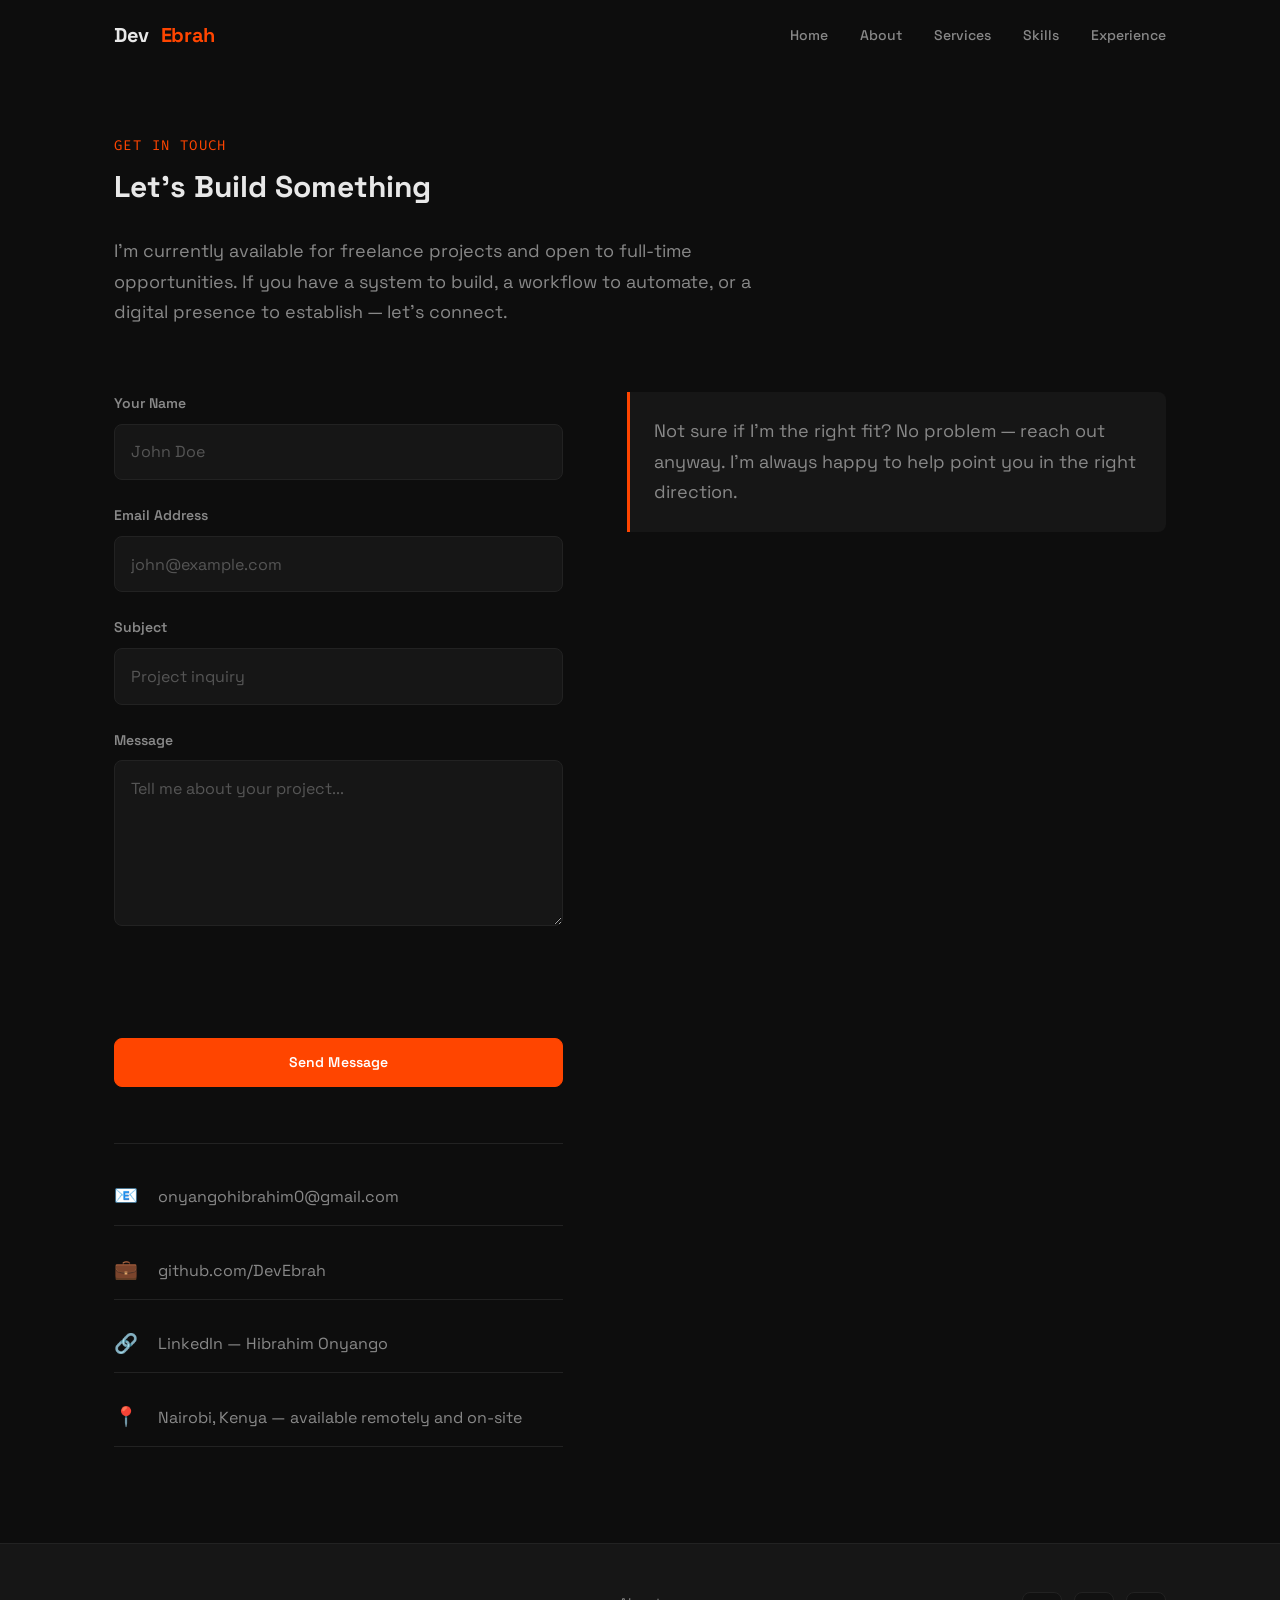
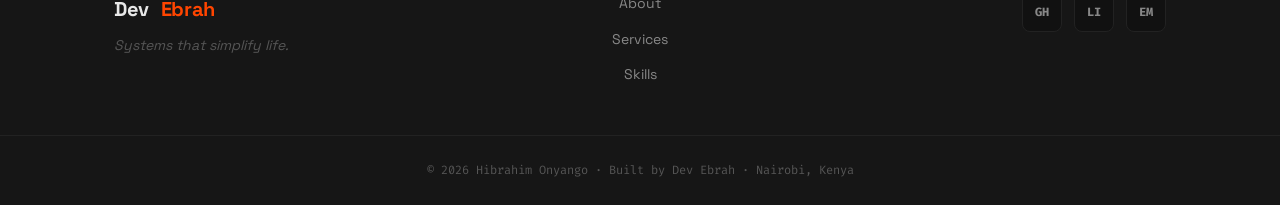
==== Contact.html @ 01a7b754 "Fine tuning the contact page" ====
<!DOCTYPE html>
<html lang="en">

<head>
    <meta charset="UTF-8" />
    <meta name="viewport" content="width=device-width, initial-scale=1.0" />
    <meta name="description"
        content="Dev Ebrah — Full-Stack Developer & Systems Engineer based in Nairobi, Kenya. Building systems that simplify life." />
    <meta name="google-site-verification" content="SqQlM_ebqM_9GfsEWXA8IThtnBOW8oZH_3mvosHtm84" />

    <!-- Primary SEO -->
    <meta name="keywords"
        content="Dev Ebrah, Full Stack Developer Nairobi, Systems Engineer Kenya, Web Developer Nairobi, Freelance Developer Kenya, Hibrahim Onyango" />
    <meta name="author" content="Hibrahim Onyango" />
    <meta name="robots" content="index, follow" />

    <!-- Open Graph -->
    <meta property="og:title" content="Contact Dev Ebrah | Full-Stack Developer & Systems Engineer" />
    <meta property="og:description"
        content="Get in touch with Dev Ebrah — available for freelance projects and full-time opportunities." />
    <meta property="og:url" content="https://devebrah.github.io/my_portfolio/contact.html" />
    <meta property="og:type" content="website" />

    <!-- Twitter Card -->
    <meta name="twitter:card" content="summary_large_image" />
    <meta name="twitter:title" content="Contact Dev Ebrah" />
    <meta name="twitter:description" content="Get in touch — available for freelance and full-time opportunities." />

    <title>Dev Ebrah | Full-Stack Developer, Network & Systems Administrator</title>

    <!-- Favicon — replace with your actual logo file -->
    <!-- <link rel="icon" type="image/png" href="assets/logo.png" />
  <link rel="apple-touch-icon" href="assets/logo.png" /> -->

    <!-- Google Fonts -->
    <link rel="preconnect" href="https://fonts.googleapis.com" />
    <link rel="preconnect" href="https://fonts.gstatic.com" crossorigin />
    <link
        href="https://fonts.googleapis.com/css2?family=Space+Grotesk:wght@300;400;500;600;700&family=Fira+Code:wght@400;500&display=swap"
        rel="stylesheet" />

    <link rel="stylesheet" href="https://cdnjs.cloudflare.com/ajax/libs/font-awesome/6.5.0/css/all.min.css" />

    <!-- CSS -->
    <link rel="stylesheet" href="css/reset.css" />
    <link rel="stylesheet" href="css/variables.css" />
    <link rel="stylesheet" href="css/layout.css" />
    <link rel="stylesheet" href="css/animations.css" />
    <link rel="stylesheet" href="css/components.css" />
    <link rel="stylesheet" href="css/sections.css" />
    <link rel="stylesheet" href="css/responsive.css" />
</head>

<body>

    <!-- ========== NAVIGATION ========== -->
    <nav class="nav" id="nav">
        <div class="nav__inner container">
            <a href="index.html" class="nav__logo">
                <!-- Logo image — remove the text below if you want image only -->
                <!-- <img src="assets/logo.png" alt="Dev Ebrah Logo" class="nav__logo-img" /> -->
                <!-- Text logo — remove this if you want image only -->
                Dev<span class="accent">Ebrah</span>
            </a>
            <ul class="nav__links">
                <li><a href="index.html">Home</a></li>
                <li><a href="index.html#about">About</a></li>
                <li><a href="index.html#services">Services</a></li>
                <li><a href="index.html#skills">Skills</a></li>
                <!-- <li><a href="index.html#projects">Projects</a></li> -->
                <li><a href="index.html#experience">Experience</a></li>
            </ul>
            <button class="nav__toggle" id="navToggle" aria-label="Toggle menu">
                <span></span><span></span><span></span>
            </button>
        </div>
    </nav>

    <!-- ========== CONTACT ========== -->
    <section class="section contact" id="contact" style="padding-top: calc(var(--nav-height) + var(--space-16));">
        <div class="container">
            <div class="section__header">
                <p class="section__eyebrow">Get In Touch</p>
                <h2 class="section__title">Let's Build Something</h2>
                <p class="section__desc">
                    I'm currently available for freelance projects and open to full-time opportunities.
                    If you have a system to build, a workflow to automate, or a digital presence to establish — let's
                    connect.
                </p>
            </div>
            <div class="contact__grid">

                <form class="contact__form" id="contactForm" action="https://api.web3forms.com/submit" method="POST">
                    <input type="hidden" name="access_key" value="135e5343-515e-4d65-9bc4-d764f9ca27cb" />
                    <input type="hidden" name="subject" value="New Portfolio Contact Message" />
                    <input type="hidden" name="redirect" value="false" />
                    <input type="hidden" name="botcheck" class="hidden" style="display:none;" />
                    <div class="form-group">
                        <label for="name">Your Name</label>
                        <input type="text" id="name" name="name" placeholder="John Doe" required />
                    </div>
                    <div class="form-group">
                        <label for="email">Email Address</label>
                        <input type="email" id="email" name="email" placeholder="john@example.com" required />
                    </div>
                    <div class="form-group">
                        <label for="subject">Subject</label>
                        <input type="text" id="subject" name="subject" placeholder="Project inquiry" />
                    </div>
                    <div class="form-group">
                        <label for="message">Message</label>
                        <textarea id="message" name="message" rows="5" placeholder="Tell me about your project..."
                            required></textarea>
                    </div>
                    <div style="display: flex; justify-content: center; margin-block: 1rem;">
                        <div class="h-captcha" data-captcha="true"></div>
                    </div>
                    <button type="submit" class="btn btn--primary btn--full">Send Message</button>

                    <!-- Contact details sit below the button inside the form column -->
                    <div class="contact__details"
                        style="margin-top: var(--space-8); padding-top: var(--space-6); border-top: 1px solid var(--color-border);">
                        <a href="mailto:onyangohibrahim0@gmail.com" class="contact__item">
                            <span class="contact__item-icon">📧</span>
                            <span>onyangohibrahim0@gmail.com</span>
                        </a>
                        <a href="https://github.com/DevEbrah" target="_blank" rel="noopener" class="contact__item">
                            <span class="contact__item-icon">💼</span>
                            <span>github.com/DevEbrah</span>
                        </a>
                        <a href="https://www.linkedin.com/in/hibrahim-onyango-a076531a8" target="_blank" rel="noopener"
                            class="contact__item">
                            <span class="contact__item-icon">🔗</span>
                            <span>LinkedIn — Hibrahim Onyango</span>
                        </a>
                        <div class="contact__item">
                            <span class="contact__item-icon">📍</span>
                            <span>Nairobi, Kenya — available remotely and on-site</span>
                        </div>
                    </div>
                </form>

                <div class="contact__info">
                    <p class="contact__note">
                        Not sure if I'm the right fit? No problem — reach out anyway. I'm always happy to help point you
                        in the
                        right direction.
                    </p>
                </div>

            </div>
        </div>
    </section>

    <!-- ========== FOOTER ========== -->
    <footer class="footer">
        <div class="container footer__inner">
            <div class="footer__left">
                <a href="index.html" class="nav__logo">Dev<span class="accent">Ebrah</span></a>
                <p class="footer__tagline">Systems that simplify life.</p>
            </div>
            <nav class="footer__nav">
                <a href="index.html#about">About</a>
                <a href="index.html#services">Services</a>
                <a href="index.html#skills">Skills</a>
            </nav>
            <div class="footer__social">
                <a href="https://github.com/DevEbrah" target="_blank" rel="noopener" aria-label="GitHub">GH</a>
                <a href="https://www.linkedin.com/in/hibrahim-onyango-a076531a8" target="_blank" rel="noopener"
                    aria-label="LinkedIn">LI</a>
                <a href="mailto:onyangohibrahim0@gmail.com" aria-label="Email">EM</a>
            </div>
        </div>
        <div class="footer__bottom">
            <p>© 2026 Hibrahim Onyango · Built by Dev Ebrah · Nairobi, Kenya</p>
        </div>
    </footer>

    <!-- hCaptcha + JS -->
    <script src="https://web3forms.com/client/script.js" async defer></script>
    <script src="js/main.js"></script>

</body>

</html>
---- css/variables.css ----
/* ============================================
   VARIABLES — portfolio/css/variables.css
   Edit these to retheme the entire site.
   ============================================ */

:root {

  /* ---- Colors ---- */
  --color-bg:          #0d0d0d;       /* near-black background */
  --color-bg-2:        #111111;       /* slightly lighter surface */
  --color-bg-3:        #161616;       /* card backgrounds */
  --color-border:      #222222;       /* subtle borders */

  --color-text:        #e8e8e8;       /* primary text */
  --color-text-muted:  #888888;       /* secondary / muted text */
  --color-text-dim:    #555555;       /* very muted labels */

  --color-accent:      #FF4500;       /* electric orange — primary accent */
  --color-accent-soft: rgba(255, 69, 0, 0.12); /* accent glow/bg tint */
  --color-accent-hover:#FF6B35;       /* slightly lighter on hover */

  --color-green:       #22c55e;       /* available / success */
  --color-green-hover: #046126;       /* hover state for green elements */
  --color-white:       #ffffff;

  /* ---- Typography ---- */
  --font-display: 'Space Grotesk', sans-serif;  /* headings, UI */
  --font-mono:    'Fira Code', monospace;        /* code blocks, hero card */

  --text-xs:    0.75rem;    /* 12px */
  --text-sm:    0.875rem;   /* 14px */
  --text-base:  1rem;       /* 16px */
  --text-lg:    1.125rem;   /* 18px */
  --text-xl:    1.25rem;    /* 20px */
  --text-2xl:   1.5rem;     /* 24px */
  --text-3xl:   1.875rem;   /* 30px */
  --text-4xl:   2.25rem;    /* 36px */
  --text-5xl:   3rem;       /* 48px */
  --text-6xl:   3.75rem;    /* 60px */
  --text-7xl:   4.5rem;     /* 72px */

  /* ---- Spacing ---- */
  --space-1:   0.25rem;
  --space-2:   0.5rem;
  --space-3:   0.75rem;
  --space-4:   1rem;
  --space-6:   1.5rem;
  --space-8:   2rem;
  --space-10:  2.5rem;
  --space-12:  3rem;
  --space-16:  4rem;
  --space-20:  5rem;
  --space-24:  6rem;
  --space-32:  8rem;

  /* ---- Borders ---- */
  --radius-sm:  4px;
  --radius-md:  8px;
  --radius-lg:  12px;
  --radius-xl:  16px;
  --radius-full: 9999px;

  /* ---- Shadows ---- */
  --shadow-sm:  0 1px 3px rgba(0,0,0,0.4);
  --shadow-md:  0 4px 16px rgba(0,0,0,0.5);
  --shadow-lg:  0 8px 32px rgba(0,0,0,0.6);
  --shadow-accent: 0 0 24px rgba(255, 69, 0, 0.2);

  /* ---- Transitions ---- */
  --transition-fast:   150ms ease;
  --transition-base:   250ms ease;
  --transition-slow:   400ms ease;

  /* ---- Layout ---- */
  --container-max:  1100px;
  --nav-height:     70px;
  --section-py:     var(--space-24);
}
---- css/layout.css ----
/* ============================================
   LAYOUT — portfolio/css/layout.css
   ============================================ */

body {
  font-family: var(--font-display);
  background-color: var(--color-bg);
  color: var(--color-text);
  line-height: 1.7;
  font-size: var(--text-base);
}

.container {
  width: 100%;
  max-width: var(--container-max);
  margin-inline: auto;
  padding-inline: var(--space-6);
}

/* ---- Sections ---- */
.section {
  padding-block: var(--section-py);
}

.section__header {
  margin-bottom: var(--space-16);
  max-width: 640px;
}

.section__eyebrow {
  font-family: var(--font-mono);
  font-size: var(--text-sm);
  color: var(--color-accent);
  letter-spacing: 0.1em;
  text-transform: uppercase;
  margin-bottom: var(--space-3);
  animation: textPulse 3s ease-in-out infinite;
}

.section__title {
  font-size: var(--text-4xl);
  font-weight: 700;
  line-height: 1.15;
  margin-bottom: var(--space-4);
  color: var(--color-white);
}

.section__desc {
  font-size: var(--text-lg);
  color: var(--color-text-muted);
  line-height: 1.7;
}

/* ---- Navigation ---- */
.nav {
  position: fixed;
  top: 0;
  left: 0;
  right: 0;
  z-index: 100;
  height: var(--nav-height);
  border-bottom: 1px solid transparent;
  transition: background var(--transition-base), border-color var(--transition-base);
}

.nav.scrolled {
  background: rgba(255, 69, 0, 0.10);
  -webkit-backdrop-filter: blur(12px);
  backdrop-filter: blur(12px);
  border-bottom: 1px solid rgba(255, 69, 0, 0.35);
  border-color: rgba(255, 69, 0, 0.35);
}

.nav__inner {
  height: 100%;
  display: flex;
  align-items: center;
  justify-content: space-between;
}

.nav__logo {
  font-size: var(--text-xl);
  font-weight: 700;
  letter-spacing: -0.02em;
}

.nav__logo {
  display: flex;
  align-items: center;
  gap: var(--space-3);
}

.nav__logo-img {
  width: 36px;      /* adjust to fit your logo */
  height: 36px;
  object-fit: contain;
  transition: opacity var(--transition-fast);
}

.nav__logo:hover .nav__logo-img {
  opacity: 0.8;
}

.nav__links {
  display: flex;
  align-items: center;
  gap: var(--space-8);
}

.nav__links a {
  font-size: var(--text-sm);
  font-weight: 500;
  color: var(--color-text-muted);
  transition: color var(--transition-fast);
}

.nav__links a:hover {
  color: var(--color-text);
}

.nav__toggle {
  display: none;
  flex-direction: column;
  gap: 5px;
  padding: var(--space-2);
}

.nav__toggle span {
  display: block;
  width: 24px;
  height: 2px;
  background: var(--color-text);
  border-radius: var(--radius-full);
  transition: transform var(--transition-base), opacity var(--transition-base);
}

/* ---- Utility ---- */
.accent {
  color: var(--color-accent);
}

.green {
  color: var(--color-green);
}

.text-muted {
  color: var(--color-text-muted);
}

/* ---- CUSTOM SCROLLBAR ---- */
::-webkit-scrollbar {
  width: 6px;
}

::-webkit-scrollbar-track {
  background: var(--color-bg);
}

::-webkit-scrollbar-thumb {
  background: linear-gradient(
    to bottom,
    transparent,
    var(--color-accent),
    var(--color-accent)
  );
  border-radius: var(--radius-full);
  box-shadow: 
    0 0 6px var(--color-accent),
    0 0 12px var(--color-accent),
    0 0 20px rgba(255, 69, 0, 0.4);
  transition: box-shadow 0.3s ease;
}

::-webkit-scrollbar-thumb:hover {
  background: linear-gradient(
    to bottom,
    transparent,
    var(--color-accent-hover),
    var(--color-accent-hover)
  );
  box-shadow: 
    0 0 8px var(--color-accent),
    0 0 16px var(--color-accent),
    0 0 30px rgba(255, 69, 0, 0.6),
    0 0 40px rgba(255, 69, 0, 0.3);
}
---- css/animations.css ----
/* ============================================
   ANIMATIONS — portfolio/css/animations.css
   ============================================ */

/* ---- Keyframes ---- */
@keyframes scrollPulse {
  0%, 100% { opacity: 0.3; transform: scaleY(1); }
  50%       { opacity: 1;   transform: scaleY(1.15); }
}

@keyframes fadeInUp {
  from {
    opacity: 0;
    transform: translateY(24px);
  }
  to {
    opacity: 1;
    transform: translateY(0);
  }
}

@keyframes fadeIn {
  from { opacity: 0; }
  to   { opacity: 1; }
}

@keyframes accentPulse {
  0%, 100% { box-shadow: 0 0 12px rgba(255, 69, 0, 0.1); }
  50%       { box-shadow: 0 0 28px rgba(255, 69, 0, 0.3); }
}

@keyframes greenPulse {
  0%, 100% { box-shadow: 0 0 8px rgba(34, 197, 94, 0.2); }
  50%       { box-shadow: 0 0 20px rgba(34, 197, 94, 0.5); }
}

@keyframes textPulse {
  0%, 100% { text-shadow: 0 0 8px rgba(255, 69, 0, 0.3); }
  50%       { text-shadow: 0 0 16px rgba(255, 69, 0, 0.7); }
}

@keyframes whitePulse {
  0%, 100% { box-shadow: 0 0 8px rgba(255, 255, 255, 0.1); }
  50%       { box-shadow: 0 0 24px rgba(255, 255, 255, 0.35); }
}

/* ---- Scroll-triggered reveal ---- */
.reveal {
  opacity: 0;
  transform: translateY(24px);
  transition: opacity 0.6s ease, transform 0.6s ease;
}

.reveal.visible {
  opacity: 1;
  transform: translateY(0);
}

/* Stagger children inside a reveal parent */
.reveal-stagger > * {
  opacity: 0;
  transform: translateY(20px);
  transition: opacity 0.5s ease, transform 0.5s ease;
}

.reveal-stagger.visible > *:nth-child(1) { transition-delay: 0ms;   opacity: 1; transform: translateY(0); }
.reveal-stagger.visible > *:nth-child(2) { transition-delay: 80ms;  opacity: 1; transform: translateY(0); }
.reveal-stagger.visible > *:nth-child(3) { transition-delay: 160ms; opacity: 1; transform: translateY(0); }
.reveal-stagger.visible > *:nth-child(4) { transition-delay: 240ms; opacity: 1; transform: translateY(0); }

/* ---- Hero entrance ---- */
.hero__content > * {
  animation: fadeInUp 0.7s ease both;
}

.hero__eyebrow   { animation-delay: 0.1s; }
.hero__headline  { animation-delay: 0.2s; }
.hero__sub       { animation-delay: 0.35s; }
.hero__cta       { animation-delay: 0.5s; }
.hero__availability { animation-delay: 0.6s; }

.hero__visual {
  animation: fadeIn 0.8s ease 0.4s both;
}

/* ---- Hero card accent pulse ---- */
.hero__card {
  animation:greenPulse 3s ease-in-out infinite;
}

/* ---- Reduced motion ---- */
@media (prefers-reduced-motion: reduce) {
  *, *::before, *::after {
    animation-duration: 0.01ms !important;
    animation-iteration-count: 1 !important;
    transition-duration: 0.01ms !important;
  }

  .reveal, .reveal-stagger > * {
    opacity: 1;
    transform: none;
  }
}
---- css/components.css ----
/* ============================================
   COMPONENTS — portfolio/css/components.css
   ============================================ */

/* ---- Buttons ---- */
.btn {
  display: inline-flex;
  align-items: center;
  justify-content: center;
  gap: var(--space-2);
  padding: 0.75rem 1.75rem;
  border-radius: var(--radius-md);
  font-size: var(--text-sm);
  font-weight: 600;
  letter-spacing: 0.01em;
  transition: all var(--transition-base);
  white-space: nowrap;
}

.btn--primary {
  background: var(--color-accent);
  color: var(--color-white);
  border: 1px solid var(--color-accent);
  animation: accentPulse 3s ease-in-out infinite;

}

.btn--primary:hover {
  background: var(--color-accent-soft);
  border-color: var(--color-accent-hover);
  transform: translateY(-2px);
  box-shadow: var(--shadow-accent);
}

.btn--outline {
  background: transparent;
  color: var(--color-text);
  border: 1px solid var(--color-border);
}

.btn--outline:hover {
  border-color: var(--color-accent);
  color: var(--color-accent);
  transform: translateY(-2px);
}

.btn--nav {
  background: var(--color-accent-soft);
  color: var(--color-accent);
  border: 1px solid var(--color-accent);
  padding: 0.5rem 1.25rem;
}

.btn--nav:hover {
  background: var(--color-accent);
  color: var(--color-white);
}

.btn--full {
  width: 100%;
}

/* ---- Badges ---- */
.badge {
  display: inline-flex;
  align-items: center;
  gap: var(--space-2);
  padding: 0.35rem 0.85rem;
  border-radius: var(--radius-full);
  font-size: var(--text-xs);
  font-weight: 600;
  letter-spacing: 0.05em;
}

.badge--available {
  background: rgba(34, 197, 94, 0.12);
  color: var(--color-green);
  border: 1px solid rgba(34, 197, 94, 0.3);
  animation: greenPulse 3s ease-in-out infinite;
}

/* ---- Service Cards ---- */
.service-card {
  background: var(--color-bg-3);
  border: 1px solid var(--color-border);
  border-radius: var(--radius-lg);
  padding: var(--space-8);
  transition: border-color var(--transition-base), transform var(--transition-base);
}

.service-card:hover {
  border-color: var(--color-accent);
  transform: translateY(-4px);
  animation: whitePulse 3s ease-in-out infinite;
}

.service-card__icon {
  font-size: 2rem;
  margin-bottom: var(--space-4);
}

.service-card__title {
  font-size: var(--text-xl);
  font-weight: 700;
  color: var(--color-white);
  margin-bottom: var(--space-3);
}

.service-card__desc {
  color: var(--color-text-muted);
  font-size: var(--text-base);
  line-height: 1.7;
  margin-bottom: var(--space-4);
}

.service-card__for {
  font-size: var(--text-sm);
  color: var(--color-text-dim);
  font-style: italic;
  padding-top: var(--space-4);
  border-top: 1px solid var(--color-border);
}

/* ---- Skill Tags ---- */
.skill-tag {
  display: inline-flex;
  align-items: center;
  padding: 0.4rem 1rem;
  background: var(--color-bg-3);
  border: 1px solid var(--color-border);
  border-radius: var(--radius-full);
  font-size: var(--text-sm);
  font-family: var(--font-mono);
  color: var(--color-text-muted);
  transition: all var(--transition-fast);
}

.skill-tag:hover {
  border-color: var(--color-accent);
  color: var(--color-accent);
  background: var(--color-accent-soft);
}

.skill-tag--learning {
  border-color: rgba(255, 69, 0, 0.3);
  color: var(--color-accent);
  background: var(--color-accent-soft);
}

/* ---- Project Cards ---- */
.project-card {
  background: var(--color-bg-3);
  border: 1px solid var(--color-border);
  border-radius: var(--radius-lg);
  padding: var(--space-8);
  transition: border-color var(--transition-base), transform var(--transition-base);
  display: flex;
  flex-direction: column;
  gap: var(--space-4);
}

.project-card:hover {
  border-color: var(--color-accent);
  transform: translateY(-4px);
  box-shadow: var(--shadow-accent);
  animation: whitePulse 3s ease-in-out infinite;
}

.project-card__header {
  display: flex;
  align-items: center;
  justify-content: space-between;
}

.project-card__type {
  font-family: var(--font-mono);
  font-size: var(--text-xs);
  color: var(--color-accent);
  background: var(--color-accent-soft);
  border: 1px solid rgba(255, 69, 0, 0.25);
  padding: 0.25rem 0.75rem;
  border-radius: var(--radius-full);
  text-transform: uppercase;
  letter-spacing: 0.05em;
}

.project-card__links a {
  font-size: var(--text-sm);
  color: var(--color-text-muted);
  transition: color var(--transition-fast);
}

.project-card__links a:hover {
  color: var(--color-accent);
}

.project-card__title {
  font-size: var(--text-xl);
  font-weight: 700;
  color: var(--color-white);
}

.project-card__desc {
  color: var(--color-text-muted);
  font-size: var(--text-base);
  line-height: 1.7;
}

.project-card__proof {
  font-size: var(--text-sm);
  color: var(--color-text-dim);
}

.project-card__tags {
  display: flex;
  flex-wrap: wrap;
  gap: var(--space-2);
  margin-top: auto;
}

.project-card__tags span {
  font-family: var(--font-mono);
  font-size: var(--text-xs);
  color: var(--color-text-dim);
  background: var(--color-bg-2);
  padding: 0.2rem 0.6rem;
  border-radius: var(--radius-sm);
}

/* ---- Timeline ---- */
.timeline {
  position: relative;
  padding-left: var(--space-8);
}

.timeline::before {
  content: '';
  position: absolute;
  left: 0;
  top: 8px;
  bottom: 0;
  width: 1px;
  background: var(--color-border);
}

.timeline__item {
  position: relative;
  padding-bottom: var(--space-12);
}

.timeline__item:last-child {
  padding-bottom: 0;
}

.timeline__dot {
  position: absolute;
  left: calc(-1 * var(--space-8) - 5px);
  top: 8px;
  width: 11px;
  height: 11px;
  border-radius: 50%;
  background: var(--color-accent);
  border: 2px solid var(--color-bg);
  box-shadow: 0 0 0 3px var(--color-accent-soft);
  animation: whitePulse 3s ease-in-out infinite;

}

.timeline__content {
  background: var(--color-bg-3);
  border: 1px solid var(--color-border);
  border-radius: var(--radius-lg);
  padding: var(--space-6) var(--space-8);
}

.timeline__meta {
  display: flex;
  align-items: center;
  justify-content: space-between;
  flex-wrap: wrap;
  gap: var(--space-2);
  margin-bottom: var(--space-3);
}

.timeline__role {
  font-size: var(--text-lg);
  font-weight: 700;
  color: var(--color-white);
}

.timeline__date {
  font-family: var(--font-mono);
  font-size: var(--text-xs);
  color: var(--color-accent);
  background: var(--color-accent-soft);
  padding: 0.2rem 0.6rem;
  border-radius: var(--radius-full);
}

.timeline__content p {
  color: var(--color-text-muted);
  line-height: 1.7;
}

/* ---- Contact Form ---- */
.contact__form {
  display: flex;
  flex-direction: column;
  gap: var(--space-6);
}

.form-group {
  display: flex;
  flex-direction: column;
  gap: var(--space-2);
}

.form-group label {
  font-size: var(--text-sm);
  font-weight: 600;
  color: var(--color-text-muted);
}

.form-group input,
.form-group textarea {
  background: var(--color-bg-3);
  border: 1px solid var(--color-border);
  border-radius: var(--radius-md);
  padding: 0.85rem 1rem;
  color: var(--color-text);
  font-size: var(--text-base);
  transition: border-color var(--transition-fast);
  resize: vertical;
}

.form-group input::placeholder,
.form-group textarea::placeholder {
  color: var(--color-text-dim);
}

.form-group input:focus,
.form-group textarea:focus {
  outline: none;
  border-color: var(--color-accent);
  box-shadow: 0 0 0 3px var(--color-accent-soft);
}

/* ---- About Facts ---- */
.about__facts {
  display: flex;
  flex-direction: column;
  gap: var(--space-3);
  margin-block: var(--space-6);
}

.fact {
  display: flex;
  align-items: flex-start;
  gap: var(--space-3);
  font-size: var(--text-sm);
  color: var(--color-text-muted);
}

.fact__icon {
  font-size: 1rem;
  flex-shrink: 0;
  margin-top: 2px;
}

.h-captcha {
  display: flex;
  justify-content: center;
  margin-block: 1rem;
}
---- css/sections.css ----
/* ============================================
   SECTIONS — portfolio/css/sections.css
   ============================================ */

/* ---- HERO ---- */
.hero {
  position: relative;
  min-height: 100vh;
  display: flex;
  align-items: center;
  padding-top: var(--nav-height);
  overflow: hidden;
}

.hero__bg-grid {
  position: absolute;
  inset: 0;
  background-image:
    linear-gradient(rgba(255, 69, 0, 0.03) 1px, transparent 1px),
    linear-gradient(90deg, rgba(255, 69, 0, 0.03) 1px, transparent 1px);
  background-size: 60px 60px;
  pointer-events: none;
}

.hero__inner {
  display: grid;
  grid-template-columns: 1fr 1fr;
  align-items: center;
  gap: var(--space-16);
  padding-block: var(--space-20);
}

.hero__eyebrow {
  font-family: var(--font-mono);
  font-size: var(--text-sm);
  color: var(--color-accent);
  letter-spacing: 0.1em;
  text-transform: uppercase;
  margin-bottom: var(--space-4);
}

.hero__headline {
  font-size: var(--text-4xl);
  font-weight: 700;
  line-height: 1.05;
  letter-spacing: -0.03em;
  margin-bottom: var(--space-6);
  color: var(--color-white);
}

.hero__sub {
  font-size: var(--text-lg);
  color: var(--color-text-muted);
  line-height: 1.7;
  margin-bottom: var(--space-8);
  max-width: 480px;
}

.hero__cta {
  display: flex;
  gap: var(--space-4);
  flex-wrap: wrap;
  margin-bottom: var(--space-6);
}

.hero__availability {
  display: flex;
  align-items: center;
  gap: var(--space-3);
  font-size: var(--text-sm);
  color: var(--color-text-muted);
}

/* Hero code card */
.hero__card {
  background: var(--color-bg-3);
  border: 1px solid var(--color-border);
  border-radius: var(--radius-xl);
  padding: var(--space-8);
  font-family: var(--font-mono);
  box-shadow: var(--shadow-lg), var(--shadow-accent);
}

.hero__card-line {
  display: flex;
  gap: var(--space-4);
  padding-block: var(--space-3);
  border-bottom: 1px solid var(--color-border);
  font-size: var(--text-sm);
  align-items: center;
}

.hero__card-line:last-child {
  border-bottom: none;
  padding-bottom: 0;
}

.hero__card-line:first-child {
  padding-top: 0;
}

.code-label {
  color: var(--color-text-dim);
  min-width: 80px;
}

.code-value {
  color: var(--color-text-muted);
}

/* Scroll hint */
.hero__scroll-hint {
  position: absolute;
  bottom: var(--space-8);
  left: 50%;
  transform: translateX(-50%);
  display: flex;
  flex-direction: column;
  align-items: center;
  gap: var(--space-2);
  font-size: var(--text-xs);
  font-family: var(--font-mono);
  color: var(--color-text-dim);
  letter-spacing: 0.1em;
  text-transform: uppercase;
}

.hero__scroll-line {
  width: 1px;
  height: 40px;
  background: linear-gradient(to bottom, var(--color-text-dim), transparent);
  animation: scrollPulse 2s ease-in-out infinite;
}

/* ---- ABOUT ---- */
.about {
  background: var(--color-bg-2);
}

.about__grid {
  display: grid;
  grid-template-columns: 280px 1fr;
  gap: var(--space-16);
  align-items: start;
}

.about__photo-wrap {
  position: sticky;
  top: calc(var(--nav-height) + var(--space-8));
}

.about__photo-placeholder {
  aspect-ratio: 1;
  background: var(--color-bg-3);
  border: 2px dashed var(--color-border);
  border-radius: var(--radius-xl);
  display: flex;
  align-items: center;
  justify-content: center;
  font-size: var(--text-sm);
  color: var(--color-text-dim);
  text-align: center;
  padding: var(--space-4);
}

.about__photo {
  width: 100%;
  object-fit: cover;
  object-position: center top;
  border-radius: var(--radius-xl);
  border: 2px solid var(--color-border);
  box-shadow: var(--shadow-md);
  transform: scale(1.08);
  /* zoom in — increase number for more zoom */
  transition: transform var(--transition-slow);
  overflow: hidden;
  animation: whitePulse 2s ease-in-out infinite;
}

.about__photo:hover {
  transform: scale(1.15);
  /* zooms slightly more on hover */
}

.about__content {
  display: flex;
  flex-direction: column;
  gap: var(--space-4);
}

.about__content p {
  color: var(--color-text-muted);
  font-size: var(--text-lg);
  line-height: 1.8;
}

.about__content strong {
  color: var(--color-text);
  font-weight: 600;
}

.about__content em {
  color: var(--color-accent);
  font-style: normal;
}

/* ---- SERVICES ---- */
.services__grid {
  display: grid;
  grid-template-columns: repeat(2, 1fr);
  gap: var(--space-6);
}

/* ---- SKILLS ---- */
.skills {
  background: var(--color-bg-2);
}

.skills__grid {
  display: flex;
  flex-direction: column;
  gap: var(--space-10);
}

.skills__group-title {
  font-size: var(--text-sm);
  font-family: var(--font-mono);
  color: var(--color-text-muted);
  letter-spacing: 0.08em;
  text-transform: uppercase;
  margin-bottom: var(--space-4);
}

.skills__tags {
  display: flex;
  flex-wrap: wrap;
  gap: var(--space-3);
}

/* ---- PROJECTS ---- */
.projects__grid {
  display: grid;
  grid-template-columns: repeat(3, 1fr);
  gap: var(--space-6);
}

/* ---- EXPERIENCE ---- */
.experience {
  background: var(--color-bg-2);
}

/* ---- CONTACT ---- */
.contact__grid {
  display: grid;
  grid-template-columns: 1fr 1.2fr;
  gap: var(--space-16);
  align-items: start;
}

.contact__note {
  font-size: var(--text-lg);
  color: var(--color-text-muted);
  line-height: 1.7;
  margin-bottom: var(--space-8);
  padding: var(--space-6);
  background: var(--color-bg-3);
  border-left: 3px solid var(--color-accent);
  border-radius: 0 var(--radius-md) var(--radius-md) 0;
}

.contact__details {
  display: flex;
  flex-direction: column;
  gap: var(--space-4);
}

.contact__item {
  display: flex;
  align-items: center;
  gap: var(--space-4);
  font-size: var(--text-base);
  color: var(--color-text-muted);
  transition: color var(--transition-fast);
  padding: var(--space-3) 0;
  border-bottom: 1px solid var(--color-border);
}

a.contact__item:hover {
  color: var(--color-accent);
}

.contact__item-icon {
  font-size: 1.2rem;
  width: 28px;
  flex-shrink: 0;
}

/* ---- FOOTER ---- */
.footer {
  background: var(--color-bg-3);
  border-top: 1px solid var(--color-border);
  padding-top: var(--space-12);
}

.footer__inner {
  display: grid;
  grid-template-columns: 1fr auto 1fr;
  align-items: start;
  gap: var(--space-8);
  padding-bottom: var(--space-12);
}

.footer__tagline {
  font-size: var(--text-sm);
  color: var(--color-text-dim);
  margin-top: var(--space-2);
  font-style: italic;
}

.footer__nav {
  display: flex;
  flex-direction: column;
  gap: var(--space-3);
  align-items: center;
}

.footer__nav a {
  font-size: var(--text-sm);
  color: var(--color-text-muted);
  transition: color var(--transition-fast);
}

.footer__nav a:hover {
  color: var(--color-accent);
}

.footer__social {
  display: flex;
  gap: var(--space-3);
  justify-content: flex-end;
}

.footer__social a {
  width: 40px;
  height: 40px;
  display: flex;
  align-items: center;
  justify-content: center;
  background: var(--color-bg-2);
  border: 1px solid var(--color-border);
  border-radius: var(--radius-md);
  font-size: var(--text-xs);
  font-family: var(--font-mono);
  font-weight: 700;
  color: var(--color-text-muted);
  transition: all var(--transition-fast);
}

.footer__social a:hover {
  border-color: var(--color-accent);
  color: var(--color-accent);
  background: var(--color-accent-soft);
}

.footer__bottom {
  border-top: 1px solid var(--color-border);
  padding-block: var(--space-6);
  text-align: center;
  font-size: var(--text-xs);
  color: var(--color-text-dim);
  font-family: var(--font-mono);
}

.footer__logo-img {
  width: 80px;        /* change this to fit your logo size */
  height: auto;
  margin-bottom: var(--space-3);
  transition: opacity var(--transition-fast);
}

.footer__logo-link:hover .footer__logo-img {
  opacity: 0.8;
}

.section__title {
  font-size: var(--text-3xl);
  font-weight: 700;
  margin-bottom: var(--space-8);
  color: var(--color-text);
  text-align: left;
}
---- css/responsive.css ----
/* ============================================
   RESPONSIVE — portfolio/css/responsive.css
   ============================================ */

/* ---- Tablet (max 900px) ---- */
@media (max-width: 900px) {

  :root {
    --section-py: var(--space-16);
  }

  .section__title {
    font-size: var(--text-3xl);
  }

  /* Hero */
  .hero__inner {
    grid-template-columns: 1fr;
    text-align: center;
    gap: var(--space-12);
  }

  .hero__headline {
    font-size: var(--text-5xl);
  }

  .hero__sub {
    margin-inline: auto;
  }

  .hero__cta {
    justify-content: center;
  }

  .hero__availability {
    justify-content: center;
  }

  .hero__visual {
    max-width: 480px;
    margin-inline: auto;
    width: 100%;
  }

  /* About */
  .about__grid {
    grid-template-columns: 1fr;
  }

  .about__photo-wrap {
    position: static;
    max-width: 240px;
    margin-inline: auto;
  }

  /* Services */
  .services__grid {
    grid-template-columns: 1fr;
  }

  /* Projects */
  .projects__grid {
    grid-template-columns: repeat(2, 1fr);
  }

  /* Contact */
  .contact__grid {
    grid-template-columns: 1fr;
    gap: var(--space-12);
  }

  /* Footer */
  .footer__inner {
    grid-template-columns: 1fr;
    text-align: center;
    gap: var(--space-8);
  }

  .footer__social {
    justify-content: center;
  }

  .footer__nav {
    flex-direction: row;
    flex-wrap: wrap;
    justify-content: center;
  }
}

/* ---- Mobile (max 600px) ---- */
@media (max-width: 600px) {

  :root {
    --section-py: var(--space-12);
  }

  .container {
    padding-inline: var(--space-4);
  }

  /* Nav */
  .nav__links {
    display: none;
    position: fixed;
    top: var(--nav-height);
    left: 0;
    right: 0;
    background: var(--color-bg);
    border-bottom: 1px solid var(--color-border);
    flex-direction: column;
    padding: var(--space-6);
    gap: var(--space-6);
    align-items: flex-start;
  }

  .nav__links.open {
    display: flex !important;
  }

  .nav__toggle {
    display: flex;
  }
  
  /* Hero */
  .hero__headline {
    font-size: var(--text-4xl);
  }

  .hero__card-line {
    flex-direction: column;
    gap: var(--space-1);
    align-items: flex-start;
  }

  /* Section header */
  .section__title {
    font-size: var(--text-2xl);
  }

  /* Projects */
  .projects__grid {
    grid-template-columns: 1fr;
  }

  /* Timeline */
  .timeline {
    padding-left: var(--space-6);
  }

  .timeline__meta {
    flex-direction: column;
    align-items: flex-start;
  }

  /* Buttons */
  .hero__cta {
    flex-direction: column;
    align-items: center;
  }

  .hero__cta .btn {
    width: 100%;
    max-width: 280px;
  }
}
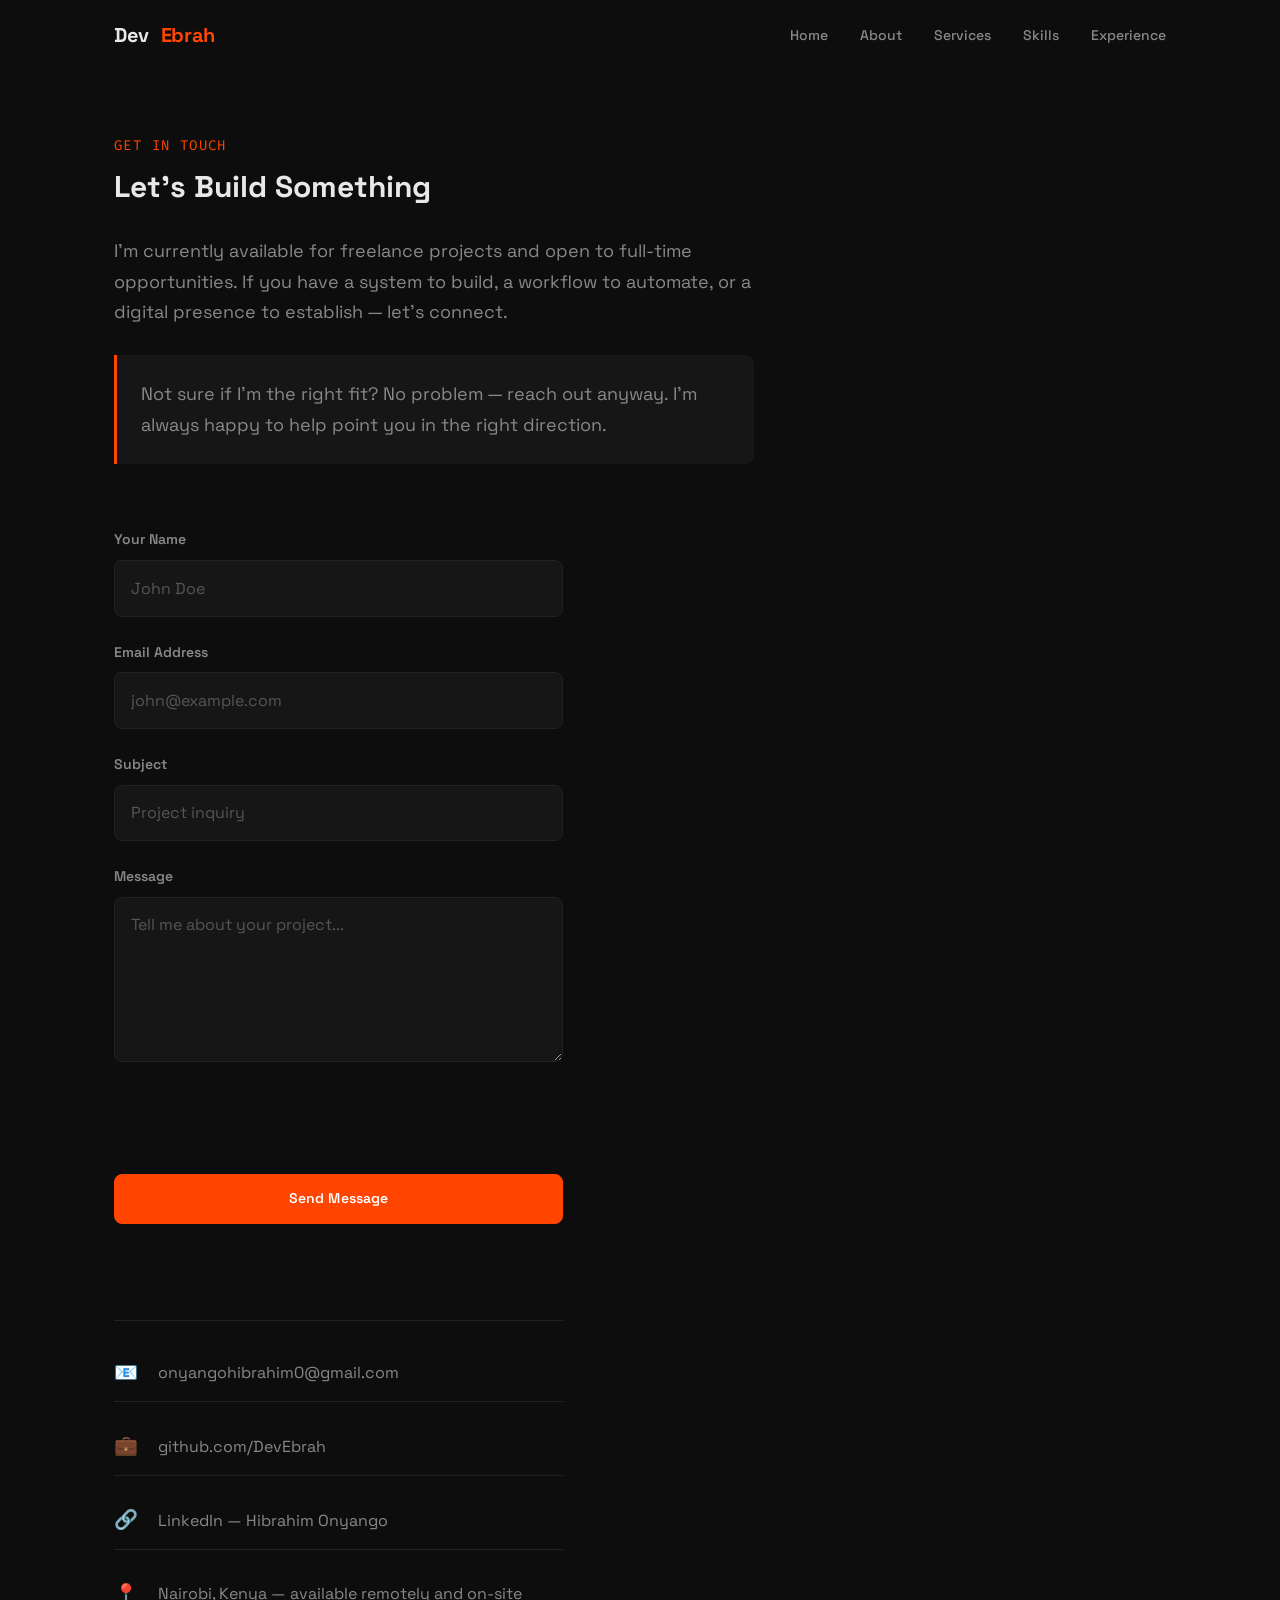
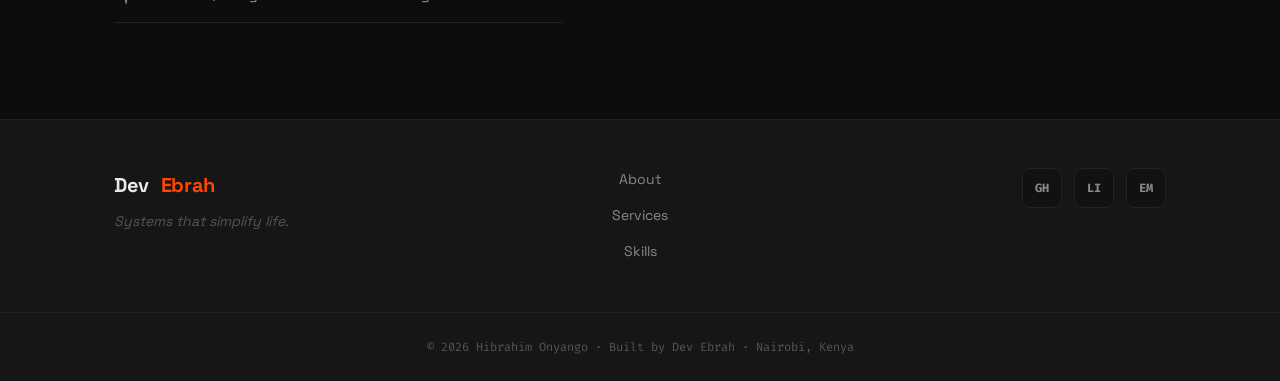
==== commit 3f056cba: "Contact page refinement" ====
--- a/Contact.html
+++ b/Contact.html
@@ -87,6 +87,11 @@
                     If you have a system to build, a workflow to automate, or a digital presence to establish — let's
                     connect.
                 </p>
+                <br>
+                <p class="contact__note">
+                    Not sure if I'm the right fit? No problem — reach out anyway. I'm always happy to help point you in
+                    the right direction.
+                </p>
             </div>
             <div class="contact__grid">
 
@@ -115,7 +120,11 @@
                     <div style="display: flex; justify-content: center; margin-block: 1rem;">
                         <div class="h-captcha" data-captcha="true"></div>
                     </div>
+                    <p id="captchaReminder" class="captcha-reminder">
+                        ⚠️ Please verify you're human before sending.
+                    </p>
                     <button type="submit" class="btn btn--primary btn--full">Send Message</button>
+                    <div id="formFeedback"></div>
 
                     <!-- Contact details sit below the button inside the form column -->
                     <div class="contact__details"
@@ -139,14 +148,6 @@
                         </div>
                     </div>
                 </form>
-
-                <div class="contact__info">
-                    <p class="contact__note">
-                        Not sure if I'm the right fit? No problem — reach out anyway. I'm always happy to help point you
-                        in the
-                        right direction.
-                    </p>
-                </div>
 
             </div>
         </div>
--- a/css/components.css
+++ b/css/components.css
@@ -371,4 +371,28 @@
   display: flex;
   justify-content: center;
   margin-block: 1rem;
+}
+
+/* ---- CAPTCHA REMINDER ---- */
+.captcha-reminder {
+  display: none;
+  text-align: center;
+  font-size: var(--text-sm);
+  font-weight: 600;
+  color: var(--color-accent);
+  background: var(--color-accent-soft);
+  border: 1px solid rgba(255, 69, 0, 0.3);
+  border-radius: var(--radius-md);
+  padding: 0.75rem 1rem;
+  margin-bottom: var(--space-4);
+  animation: accentPulse 1.5s ease-in-out infinite;
+}
+
+/* ---- FORM FEEDBACK ---- */
+#formFeedback {
+  margin-top: var(--space-4);
+  font-size: var(--text-sm);
+  font-weight: 600;
+  min-height: 0;
+  transition: all var(--transition-base);
 }
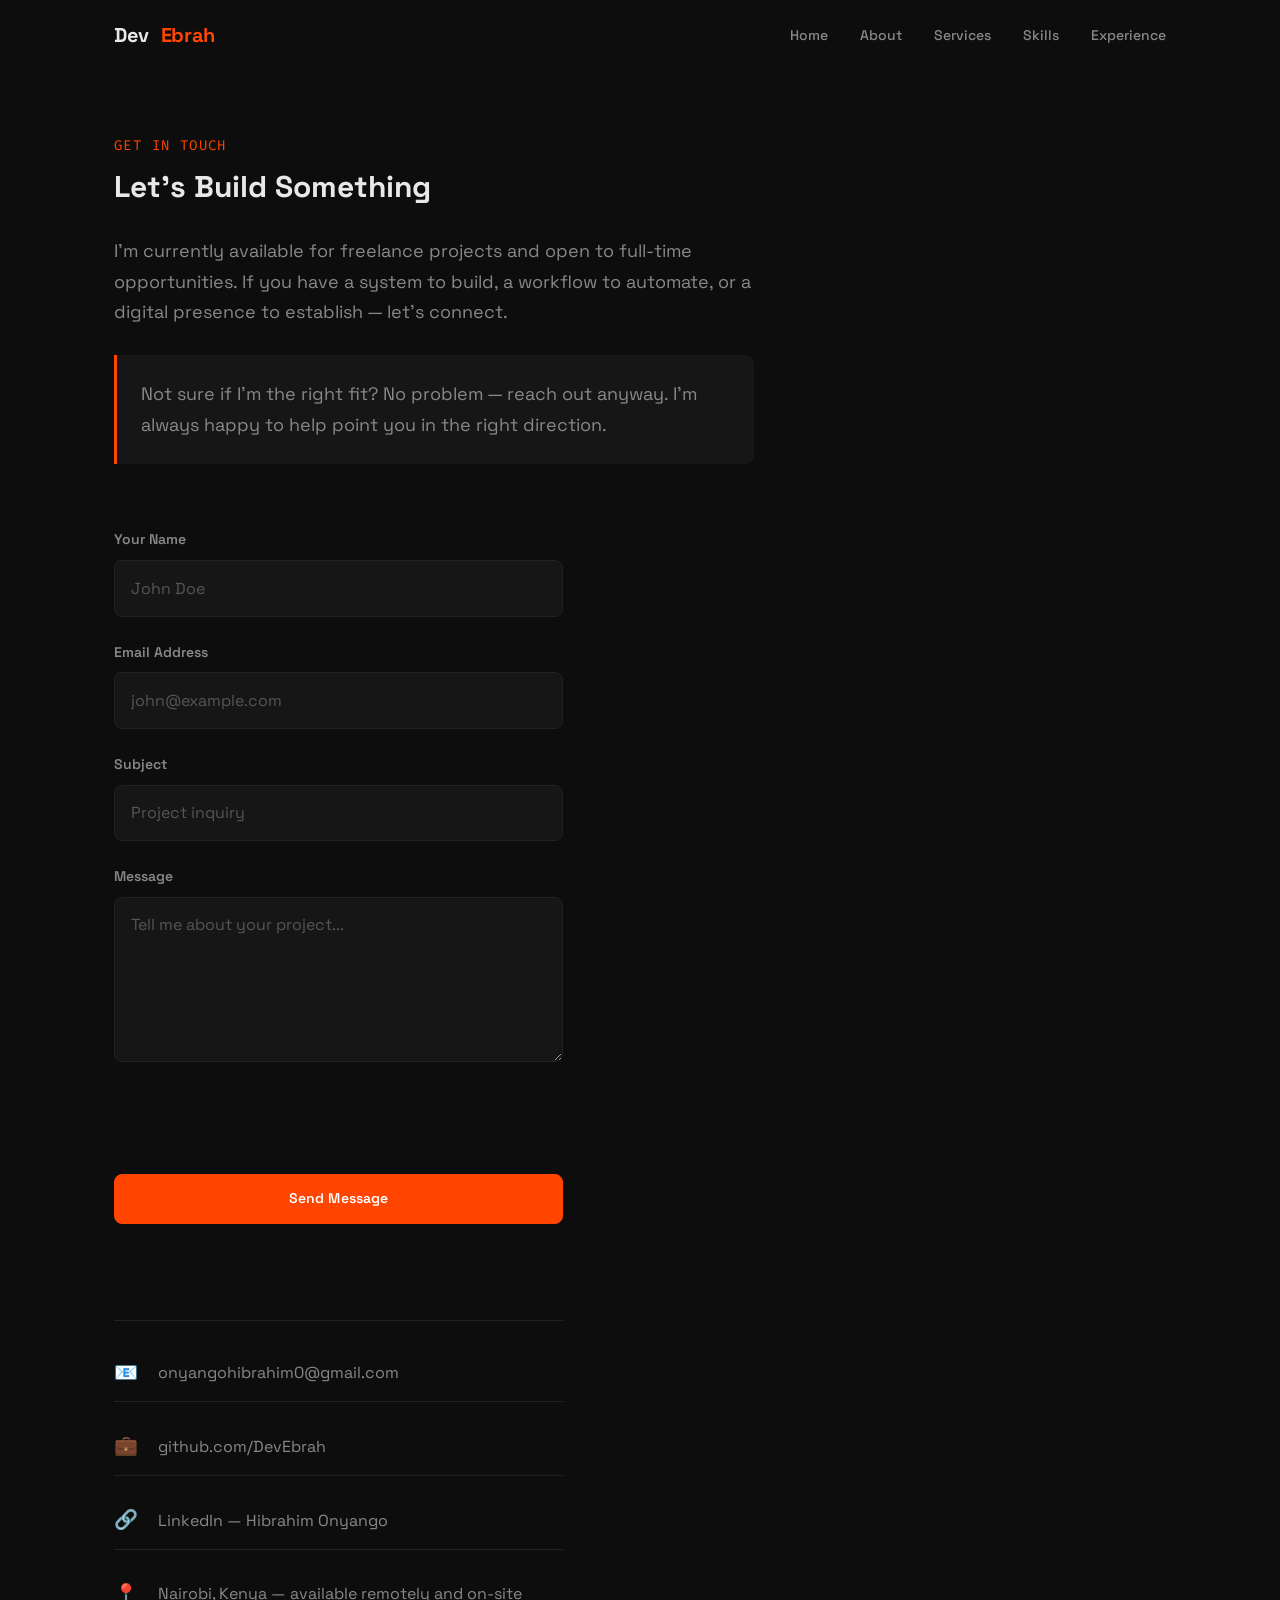
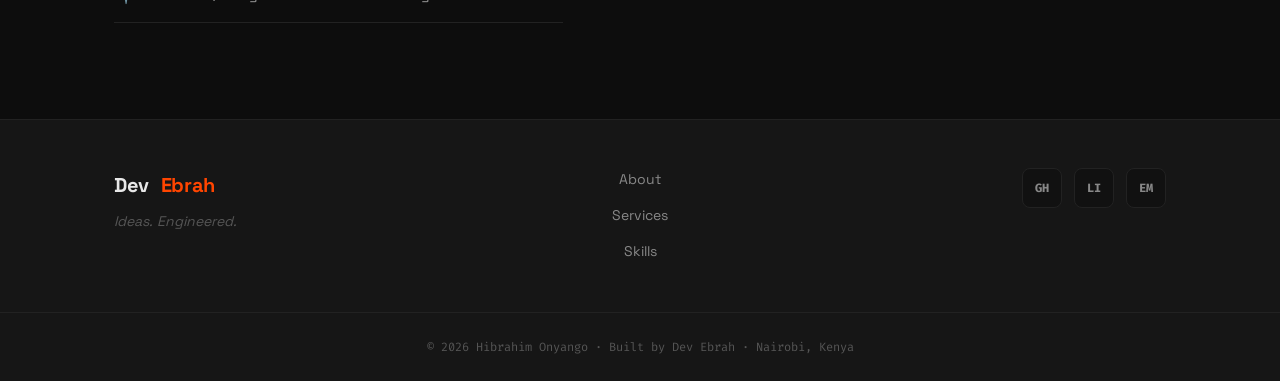
==== commit b53a9822: "Changed Slogan" ====
--- a/Contact.html
+++ b/Contact.html
@@ -158,7 +158,9 @@
         <div class="container footer__inner">
             <div class="footer__left">
                 <a href="index.html" class="nav__logo">Dev<span class="accent">Ebrah</span></a>
-                <p class="footer__tagline">Systems that simplify life.</p>
+                <p class="footer__tagline" style="text-align: left;">
+                    Ideas. Engineered.
+                </p>
             </div>
             <nav class="footer__nav">
                 <a href="index.html#about">About</a>
--- a/css/components.css
+++ b/css/components.css
@@ -22,6 +22,7 @@
   color: var(--color-white);
   border: 1px solid var(--color-accent);
   animation: accentPulse 3s ease-in-out infinite;
+  align-items: center;
 
 }
 
--- a/css/sections.css
+++ b/css/sections.css
@@ -88,6 +88,7 @@
   border-bottom: 1px solid var(--color-border);
   font-size: var(--text-sm);
   align-items: center;
+  text-align: left;
 }
 
 .hero__card-line:last-child {
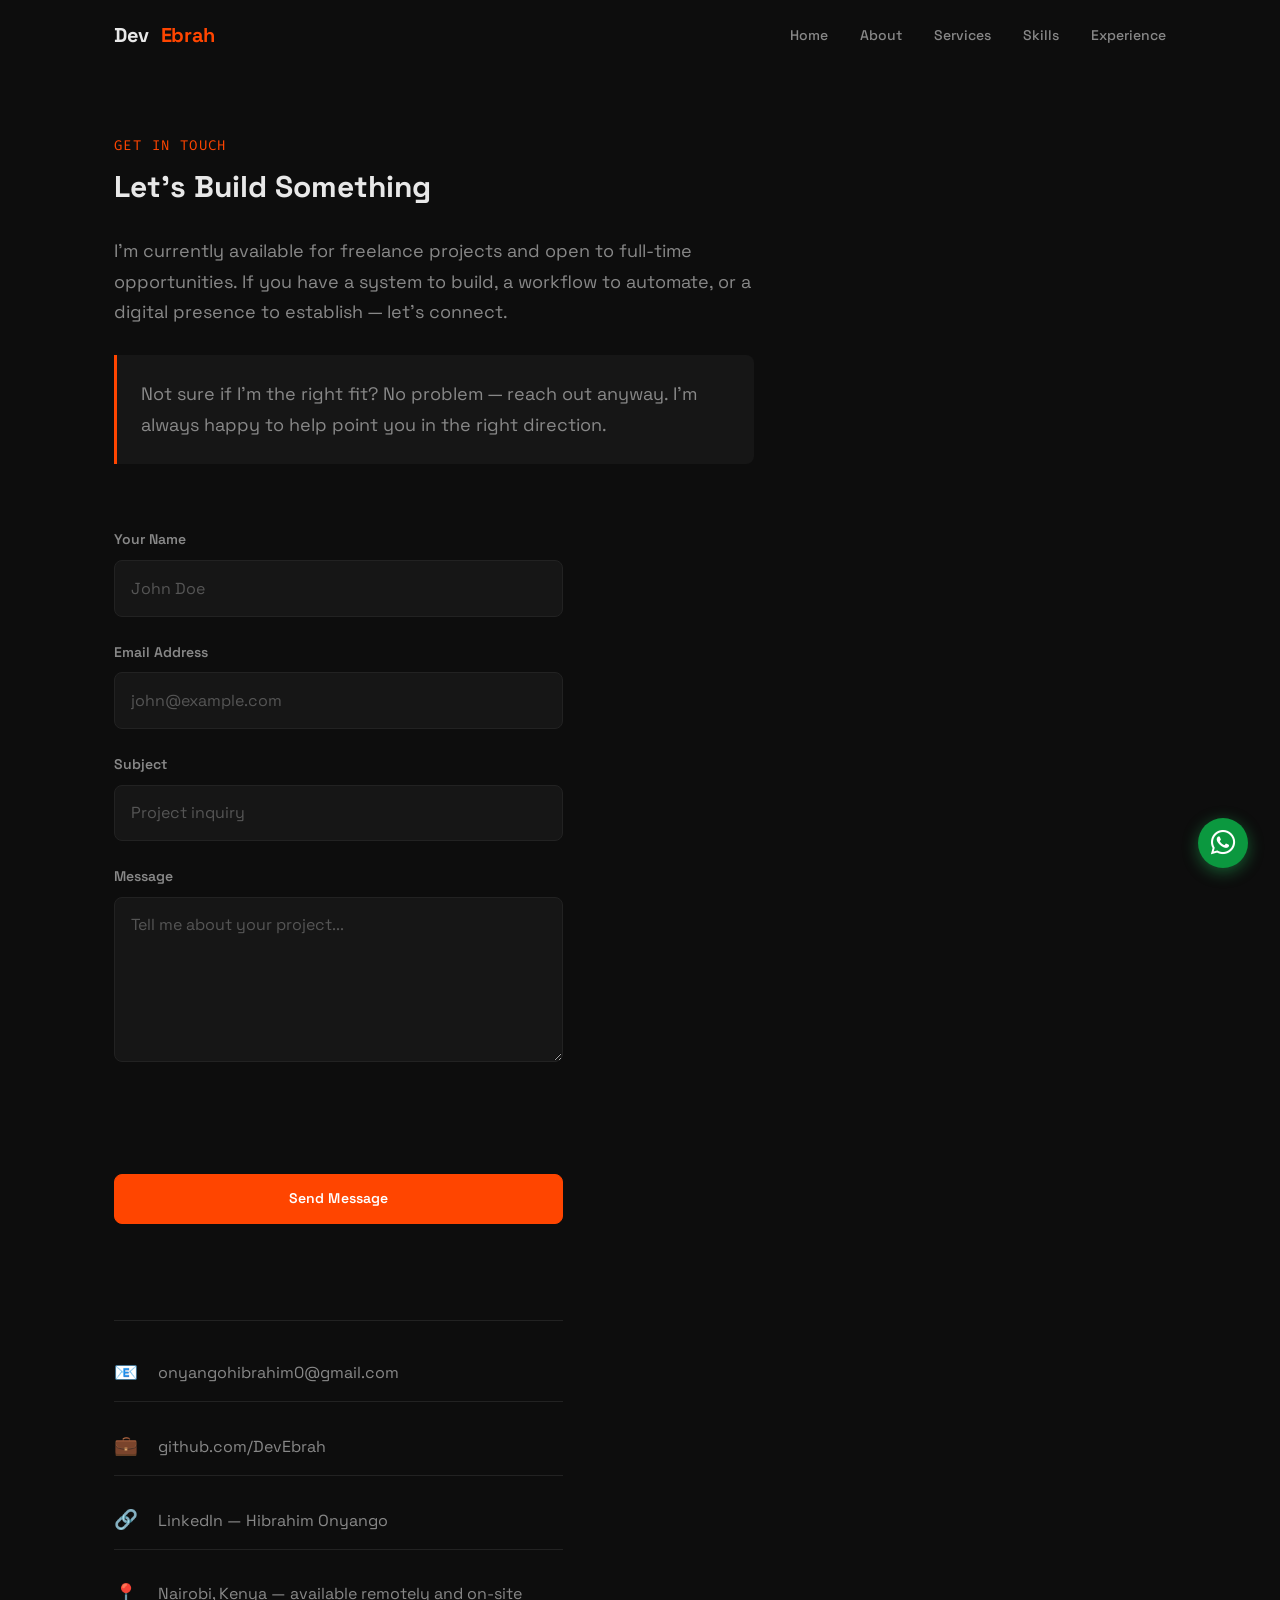
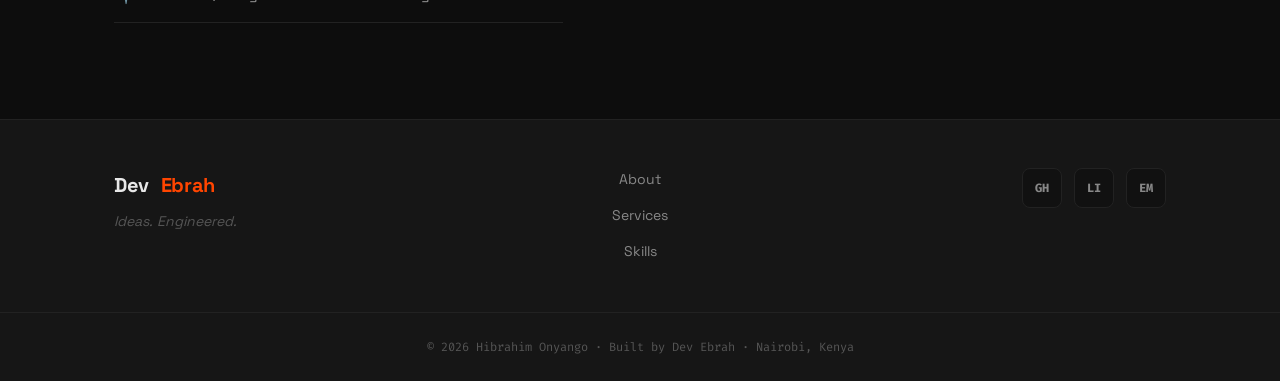
==== commit b4392780: "Added WhatsApp Floating Icon" ====
--- a/Contact.html
+++ b/Contact.html
@@ -183,6 +183,12 @@
     <script src="https://web3forms.com/client/script.js" async defer></script>
     <script src="js/main.js"></script>
 
+    <!-- Floating WhatsApp Button -->
+    <a href="https://wa.me/254759483399?text=Hello%20Ebrah%2C%20I%20saw%20your%20site%20and%20I%27d%20like%20to%20discuss%20a%20project."
+        class="whatsapp-float" target="_blank" rel="noopener" aria-label="Chat on WhatsApp">
+        <i class="fa-brands fa-whatsapp"></i>
+    </a>
+
 </body>
 
 </html>
--- a/css/components.css
+++ b/css/components.css
@@ -396,4 +396,29 @@
   font-weight: 600;
   min-height: 0;
   transition: all var(--transition-base);
+}
+
+/* ---- FLOATING WHATSAPP BUTTON ---- */
+.whatsapp-float {
+  position: fixed;
+  bottom: var(--space-8);
+  right: var(--space-8);
+  z-index: 999;
+  width: 50px;
+  height: 50px;
+  background: #0b983f;
+  color: white;
+  border-radius: var(--radius-full);
+  display: flex;
+  align-items: center;
+  justify-content: center;
+  font-size: 1.75rem;
+  box-shadow: 0 4px 16px rgba(37, 211, 102, 0.4);
+  transition: all var(--transition-base);
+  animation: greenPulse 2s ease-in-out infinite;
+}
+
+.whatsapp-float:hover {
+  transform: scale(1.1);
+  box-shadow: 0 6px 24px rgba(37, 211, 102, 0.6);
 }
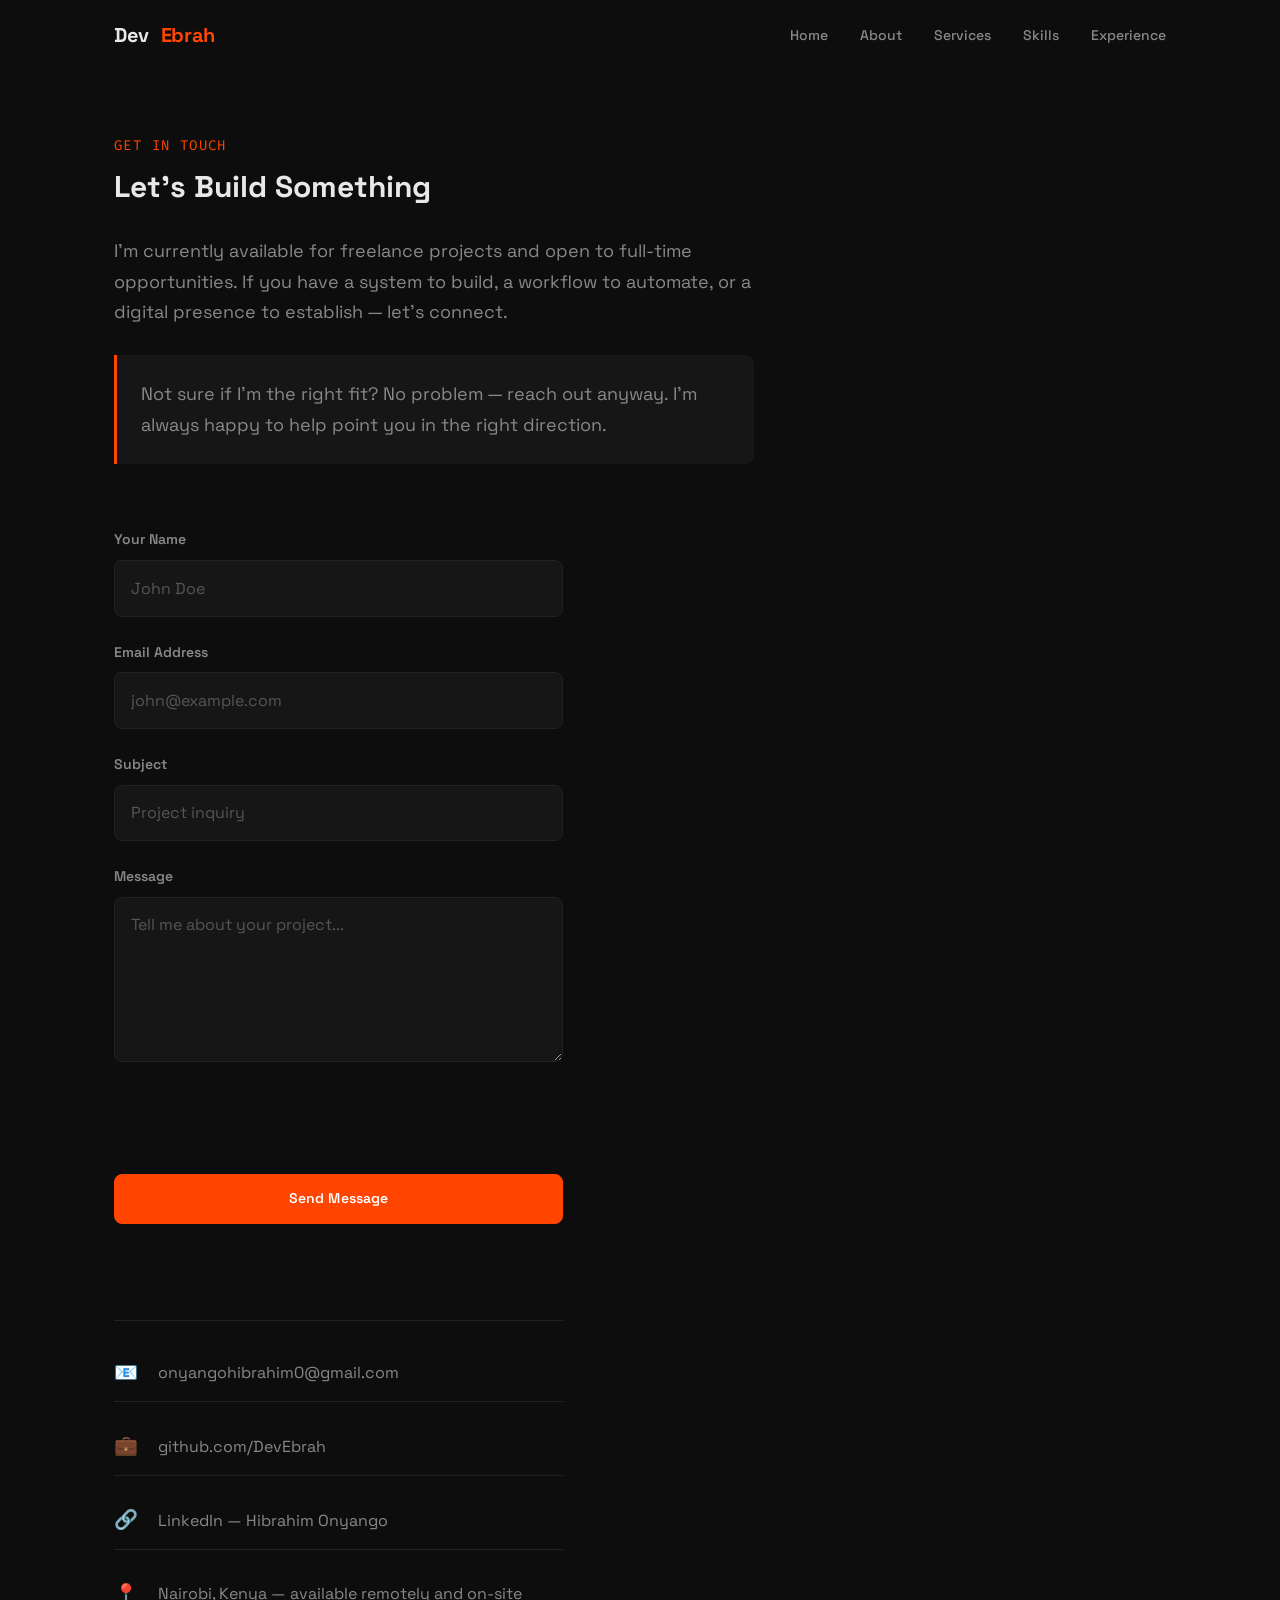
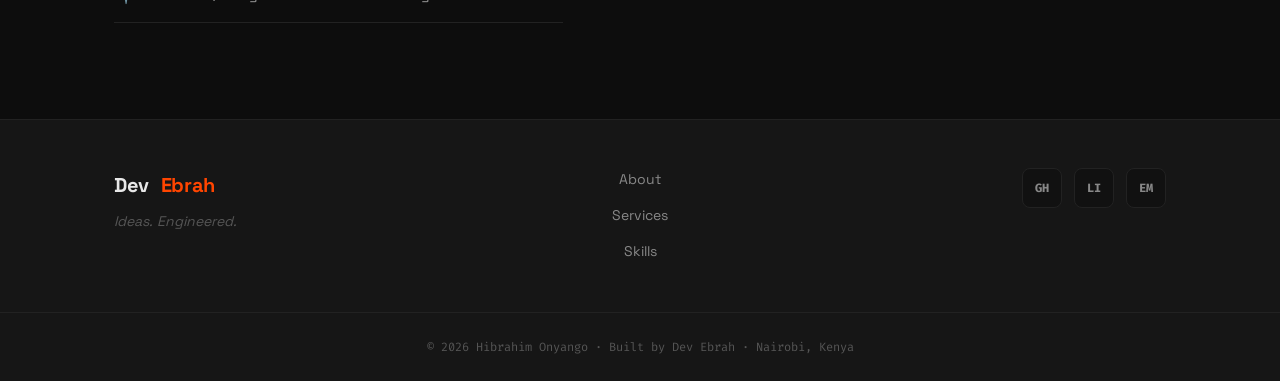
==== commit 318b8e4a: "Added Pop-up Message to the whatsApp Icon" ====
--- a/Contact.html
+++ b/Contact.html
@@ -183,12 +183,6 @@
     <script src="https://web3forms.com/client/script.js" async defer></script>
     <script src="js/main.js"></script>
 
-    <!-- Floating WhatsApp Button -->
-    <a href="https://wa.me/254759483399?text=Hello%20Ebrah%2C%20I%20saw%20your%20site%20and%20I%27d%20like%20to%20discuss%20a%20project."
-        class="whatsapp-float" target="_blank" rel="noopener" aria-label="Chat on WhatsApp">
-        <i class="fa-brands fa-whatsapp"></i>
-    </a>
-
 </body>
 
 </html>
--- a/css/components.css
+++ b/css/components.css
@@ -399,14 +399,21 @@
 }
 
 /* ---- FLOATING WHATSAPP BUTTON ---- */
-.whatsapp-float {
+.whatsapp-wrap {
   position: fixed;
   bottom: var(--space-8);
   right: var(--space-8);
   z-index: 999;
+  display: flex;
+  flex-direction: column;
+  align-items: flex-end;
+  gap: var(--space-3);
+}
+
+.whatsapp-float {
   width: 50px;
   height: 50px;
-  background: #0b983f;
+  background: #11b04b;
   color: white;
   border-radius: var(--radius-full);
   display: flex;
@@ -416,9 +423,71 @@
   box-shadow: 0 4px 16px rgba(37, 211, 102, 0.4);
   transition: all var(--transition-base);
   animation: greenPulse 2s ease-in-out infinite;
+  flex-shrink: 0;
 }
 
 .whatsapp-float:hover {
   transform: scale(1.1);
   box-shadow: 0 6px 24px rgba(37, 211, 102, 0.6);
+}
+
+/* Popup bubble */
+.whatsapp-popup {
+  background: #ffffff;
+  border: 1px solid rgba(255, 69, 0, 0.2);
+  border-radius: var(--radius-lg);
+  padding: var(--space-4) var(--space-6);
+  max-width: 240px;
+  box-shadow: var(--shadow-lg);
+  position: relative;
+  opacity: 0;
+  transform: translateY(10px) scale(0.95);
+  transition: opacity 0.4s ease, transform 0.4s ease;
+  pointer-events: none;
+}
+
+.whatsapp-popup.visible {
+  opacity: 1;
+  transform: translateY(0) scale(1);
+  pointer-events: all;
+}
+
+/* Small arrow pointing down to the button */
+.whatsapp-popup::after {
+  content: '';
+  position: absolute;
+  bottom: -8px;
+  right: 20px;
+  width: 16px;
+  height: 16px;
+  background: #ffffff;
+  border-right: 1px solid rgba(255, 69, 0, 0.2);
+  border-bottom: 1px solid rgba(255, 69, 0, 0.2);
+  transform: rotate(45deg);
+}
+
+.whatsapp-popup p {
+  font-size: var(--text-sm);
+  color: #111111;
+  line-height: 1.5;
+  margin: 0;
+  padding-right: var(--space-4);
+}
+
+.whatsapp-popup__close {
+  position: absolute;
+  top: var(--space-2);
+  right: var(--space-2);
+  font-size: var(--text-xs);
+  color: #888888;
+  background: none;
+  border: none;
+  cursor: pointer;
+  padding: var(--space-1);
+  line-height: 1;
+  transition: color var(--transition-fast);
+}
+
+.whatsapp-popup__close:hover {
+  color: var(--color-accent);
 }
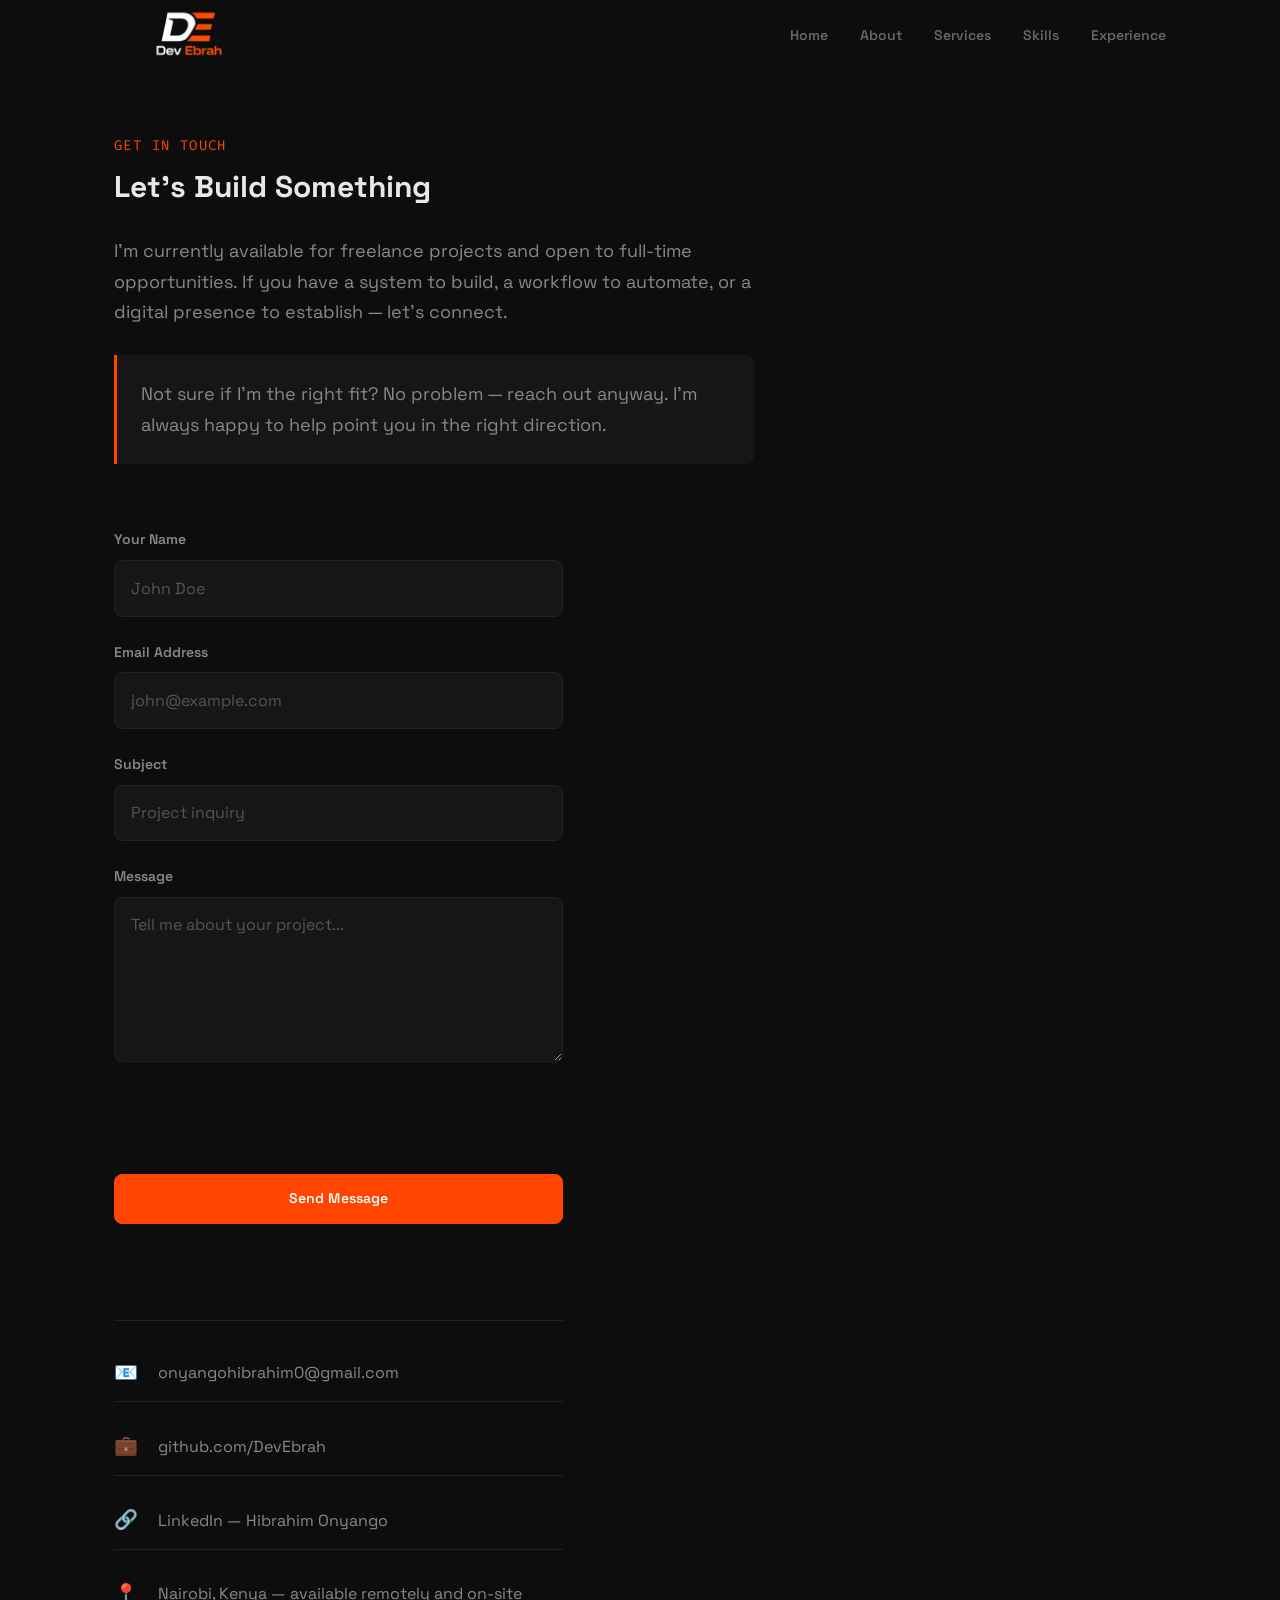
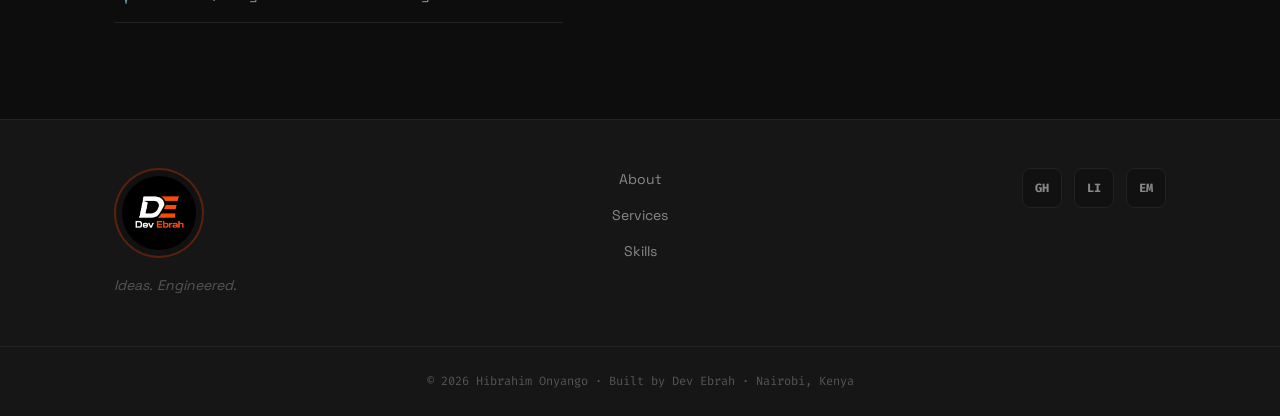
==== commit 8e0d8a0c: "Added my logo" ====
--- a/Contact.html
+++ b/Contact.html
@@ -28,9 +28,9 @@
 
     <title>Dev Ebrah | Full-Stack Developer, Network & Systems Administrator</title>
 
-    <!-- Favicon — replace with your actual logo file -->
-    <!-- <link rel="icon" type="image/png" href="assets/logo.png" />
-  <link rel="apple-touch-icon" href="assets/logo.png" /> -->
+    <!-- Favicon -->
+    <link rel="icon" type="image/png" href="assets/logo-1.png" />
+    <link rel="apple-touch-icon" href="assets/logo-1.png" />
 
     <!-- Google Fonts -->
     <link rel="preconnect" href="https://fonts.googleapis.com" />
@@ -57,10 +57,7 @@
     <nav class="nav" id="nav">
         <div class="nav__inner container">
             <a href="index.html" class="nav__logo">
-                <!-- Logo image — remove the text below if you want image only -->
-                <!-- <img src="assets/logo.png" alt="Dev Ebrah Logo" class="nav__logo-img" /> -->
-                <!-- Text logo — remove this if you want image only -->
-                Dev<span class="accent">Ebrah</span>
+                <img src="assets/logo-1.png" alt="Dev Ebrah Logo" class="nav__logo-img" />
             </a>
             <ul class="nav__links">
                 <li><a href="index.html">Home</a></li>
@@ -157,8 +154,10 @@
     <footer class="footer">
         <div class="container footer__inner">
             <div class="footer__left">
-                <a href="index.html" class="nav__logo">Dev<span class="accent">Ebrah</span></a>
-                <p class="footer__tagline" style="text-align: left;">
+                <a href="index.html" class="footer__logo-link">
+                    <img src="assets/logo.png" alt="Dev Ebrah Logo" class="footer__logo-img" />
+                </a>
+                <p class="footer__tagline">
                     Ideas. Engineered.
                 </p>
             </div>
--- a/css/layout.css
+++ b/css/layout.css
@@ -87,12 +87,11 @@
 .nav__logo {
   display: flex;
   align-items: center;
-  gap: var(--space-3);
 }
 
 .nav__logo-img {
-  width: 36px;      /* adjust to fit your logo */
-  height: 36px;
+  height: 100px;
+  width: auto;
   object-fit: contain;
   transition: opacity var(--transition-fast);
 }
@@ -109,13 +108,37 @@
 
 .nav__links a {
   font-size: var(--text-sm);
-  font-weight: 500;
-  color: var(--color-text-muted);
-  transition: color var(--transition-fast);
+  font-weight: 600;
+  color: #666666;
+  cursor: pointer;
+  transition: color 0.2s ease;
+  position: relative;
 }
 
 .nav__links a:hover {
-  color: var(--color-text);
+  color: #ffffff;
+  text-shadow:
+    0 0 8px rgba(255, 69, 0, 0.9),
+    0 0 20px rgba(255, 140, 0, 0.6),
+    0 0 40px rgba(255, 215, 0, 0.3);
+  animation: glowPulseNav 1s ease-in-out infinite alternate;
+}
+
+.nav__links a::after {
+  content: '';
+  position: absolute;
+  bottom: -4px;
+  left: 50%;
+  right: 50%;
+  height: 2px;
+  background: linear-gradient(90deg, transparent, #FF4500, #FFD700, #FF4500, transparent);
+  transition: left 0.3s ease, right 0.3s ease;
+  border-radius: 99px;
+}
+
+.nav__links a:hover::after {
+  left: 0;
+  right: 0;
 }
 
 .nav__toggle {
@@ -157,14 +180,12 @@
 }
 
 ::-webkit-scrollbar-thumb {
-  background: linear-gradient(
-    to bottom,
-    transparent,
-    var(--color-accent),
-    var(--color-accent)
-  );
+  background: linear-gradient(to bottom,
+      transparent,
+      var(--color-accent),
+      var(--color-accent));
   border-radius: var(--radius-full);
-  box-shadow: 
+  box-shadow:
     0 0 6px var(--color-accent),
     0 0 12px var(--color-accent),
     0 0 20px rgba(255, 69, 0, 0.4);
@@ -172,13 +193,11 @@
 }
 
 ::-webkit-scrollbar-thumb:hover {
-  background: linear-gradient(
-    to bottom,
-    transparent,
-    var(--color-accent-hover),
-    var(--color-accent-hover)
-  );
-  box-shadow: 
+  background: linear-gradient(to bottom,
+      transparent,
+      var(--color-accent-hover),
+      var(--color-accent-hover));
+  box-shadow:
     0 0 8px var(--color-accent),
     0 0 16px var(--color-accent),
     0 0 30px rgba(255, 69, 0, 0.6),
--- a/css/animations.css
+++ b/css/animations.css
@@ -4,8 +4,17 @@
 
 /* ---- Keyframes ---- */
 @keyframes scrollPulse {
-  0%, 100% { opacity: 0.3; transform: scaleY(1); }
-  50%       { opacity: 1;   transform: scaleY(1.15); }
+
+  0%,
+  100% {
+    opacity: 0.3;
+    transform: scaleY(1);
+  }
+
+  50% {
+    opacity: 1;
+    transform: scaleY(1.15);
+  }
 }
 
 @keyframes fadeInUp {
@@ -13,6 +22,7 @@
     opacity: 0;
     transform: translateY(24px);
   }
+
   to {
     opacity: 1;
     transform: translateY(0);
@@ -20,28 +30,61 @@
 }
 
 @keyframes fadeIn {
-  from { opacity: 0; }
-  to   { opacity: 1; }
+  from {
+    opacity: 0;
+  }
+
+  to {
+    opacity: 1;
+  }
 }
 
 @keyframes accentPulse {
-  0%, 100% { box-shadow: 0 0 12px rgba(255, 69, 0, 0.1); }
-  50%       { box-shadow: 0 0 28px rgba(255, 69, 0, 0.3); }
+
+  0%,
+  100% {
+    box-shadow: 0 0 12px rgba(255, 69, 0, 0.1);
+  }
+
+  50% {
+    box-shadow: 0 0 28px rgba(255, 69, 0, 0.3);
+  }
 }
 
 @keyframes greenPulse {
-  0%, 100% { box-shadow: 0 0 8px rgba(34, 197, 94, 0.2); }
-  50%       { box-shadow: 0 0 20px rgba(34, 197, 94, 0.5); }
+
+  0%,
+  100% {
+    box-shadow: 0 0 8px rgba(34, 197, 94, 0.2);
+  }
+
+  50% {
+    box-shadow: 0 0 20px rgba(34, 197, 94, 0.5);
+  }
 }
 
 @keyframes textPulse {
-  0%, 100% { text-shadow: 0 0 8px rgba(255, 69, 0, 0.3); }
-  50%       { text-shadow: 0 0 16px rgba(255, 69, 0, 0.7); }
+
+  0%,
+  100% {
+    text-shadow: 0 0 8px rgba(255, 69, 0, 0.3);
+  }
+
+  50% {
+    text-shadow: 0 0 16px rgba(255, 69, 0, 0.7);
+  }
 }
 
 @keyframes whitePulse {
-  0%, 100% { box-shadow: 0 0 8px rgba(255, 255, 255, 0.1); }
-  50%       { box-shadow: 0 0 24px rgba(255, 255, 255, 0.35); }
+
+  0%,
+  100% {
+    box-shadow: 0 0 8px rgba(255, 255, 255, 0.1);
+  }
+
+  50% {
+    box-shadow: 0 0 24px rgba(255, 255, 255, 0.35);
+  }
 }
 
 /* ---- Scroll-triggered reveal ---- */
@@ -57,27 +100,60 @@
 }
 
 /* Stagger children inside a reveal parent */
-.reveal-stagger > * {
+.reveal-stagger>* {
   opacity: 0;
   transform: translateY(20px);
   transition: opacity 0.5s ease, transform 0.5s ease;
 }
 
-.reveal-stagger.visible > *:nth-child(1) { transition-delay: 0ms;   opacity: 1; transform: translateY(0); }
-.reveal-stagger.visible > *:nth-child(2) { transition-delay: 80ms;  opacity: 1; transform: translateY(0); }
-.reveal-stagger.visible > *:nth-child(3) { transition-delay: 160ms; opacity: 1; transform: translateY(0); }
-.reveal-stagger.visible > *:nth-child(4) { transition-delay: 240ms; opacity: 1; transform: translateY(0); }
+.reveal-stagger.visible>*:nth-child(1) {
+  transition-delay: 0ms;
+  opacity: 1;
+  transform: translateY(0);
+}
+
+.reveal-stagger.visible>*:nth-child(2) {
+  transition-delay: 80ms;
+  opacity: 1;
+  transform: translateY(0);
+}
+
+.reveal-stagger.visible>*:nth-child(3) {
+  transition-delay: 160ms;
+  opacity: 1;
+  transform: translateY(0);
+}
+
+.reveal-stagger.visible>*:nth-child(4) {
+  transition-delay: 240ms;
+  opacity: 1;
+  transform: translateY(0);
+}
 
 /* ---- Hero entrance ---- */
-.hero__content > * {
+.hero__content>* {
   animation: fadeInUp 0.7s ease both;
 }
 
-.hero__eyebrow   { animation-delay: 0.1s; }
-.hero__headline  { animation-delay: 0.2s; }
-.hero__sub       { animation-delay: 0.35s; }
-.hero__cta       { animation-delay: 0.5s; }
-.hero__availability { animation-delay: 0.6s; }
+.hero__eyebrow {
+  animation-delay: 0.1s;
+}
+
+.hero__headline {
+  animation-delay: 0.2s;
+}
+
+.hero__sub {
+  animation-delay: 0.35s;
+}
+
+.hero__cta {
+  animation-delay: 0.5s;
+}
+
+.hero__availability {
+  animation-delay: 0.6s;
+}
 
 .hero__visual {
   animation: fadeIn 0.8s ease 0.4s both;
@@ -85,19 +161,49 @@
 
 /* ---- Hero card accent pulse ---- */
 .hero__card {
-  animation:greenPulse 3s ease-in-out infinite;
+  animation: greenPulse 3s ease-in-out infinite;
 }
 
 /* ---- Reduced motion ---- */
 @media (prefers-reduced-motion: reduce) {
-  *, *::before, *::after {
+
+  *,
+  *::before,
+  *::after {
     animation-duration: 0.01ms !important;
     animation-iteration-count: 1 !important;
     transition-duration: 0.01ms !important;
   }
 
-  .reveal, .reveal-stagger > * {
+  .reveal,
+  .reveal-stagger>* {
     opacity: 1;
     transform: none;
   }
 }
+
+@keyframes glowPulseNav {
+  from {
+    text-shadow:
+      0 0 8px rgba(255, 69, 0, 0.9),
+      0 0 20px rgba(255, 140, 0, 0.6),
+      0 0 40px rgba(255, 215, 0, 0.3);
+  }
+
+  to {
+    text-shadow:
+      0 0 12px rgba(255, 69, 0, 1),
+      0 0 30px rgba(255, 140, 0, 0.8),
+      0 0 60px rgba(255, 215, 0, 0.5);
+  }
+}
+
+@keyframes rainbowBarShift {
+  0% {
+    background-position: 0% 50%;
+  }
+
+  100% {
+    background-position: 200% 50%;
+  }
+}
--- a/css/components.css
+++ b/css/components.css
@@ -490,4 +490,351 @@
 
 .whatsapp-popup__close:hover {
   color: var(--color-accent);
+}
+
+/* ---- PAGE LOADER ---- */
+.loader {
+  position: fixed;
+  inset: 0;
+  z-index: 9999;
+  background: #0d0d0d;
+  display: flex;
+  align-items: center;
+  justify-content: center;
+  overflow: hidden;
+  transition: opacity 0.6s ease, visibility 0.6s ease;
+}
+
+.loader.hidden {
+  opacity: 0;
+  visibility: hidden;
+  pointer-events: none;
+}
+
+.loader__grid {
+  position: absolute;
+  inset: 0;
+  background-image:
+    linear-gradient(rgba(255, 69, 0, 0.04) 1px, transparent 1px),
+    linear-gradient(90deg, rgba(255, 69, 0, 0.04) 1px, transparent 1px);
+  background-size: 50px 50px;
+  animation: gridFade 3s ease-in-out infinite alternate;
+}
+
+@keyframes gridFade {
+  from {
+    opacity: 0.4;
+  }
+
+  to {
+    opacity: 1;
+  }
+}
+
+.loader__content {
+  position: relative;
+  z-index: 2;
+  display: flex;
+  flex-direction: column;
+  align-items: center;
+  gap: 24px;
+}
+
+/* Ring */
+.loader__ring-wrap {
+  position: relative;
+  width: 120px;
+  height: 120px;
+  animation: loaderFadeIn 0.6s ease 0.1s both;
+}
+
+.loader__ring-outer {
+  width: 120px;
+  height: 120px;
+  animation: rotateSlow 4s linear infinite;
+}
+
+.loader__ring-inner {
+  width: 120px;
+  height: 120px;
+  position: absolute;
+  top: 0;
+  left: 0;
+  animation: rotateReverse 3s linear infinite;
+}
+
+@keyframes rotateSlow {
+  to {
+    transform: rotate(360deg);
+  }
+}
+
+@keyframes rotateReverse {
+  to {
+    transform: rotate(-360deg);
+  }
+}
+
+.loader__dot {
+  position: absolute;
+  top: 50%;
+  left: 50%;
+  transform: translate(-50%, -50%);
+  width: 16px;
+  height: 16px;
+  border-radius: 50%;
+  background: var(--color-accent);
+  box-shadow: 0 0 20px rgba(255, 69, 0, 0.8), 0 0 40px rgba(255, 69, 0, 0.4);
+  animation: dotPulse 1.5s ease-in-out infinite;
+}
+
+@keyframes dotPulse {
+
+  0%,
+  100% {
+    transform: translate(-50%, -50%) scale(1);
+    box-shadow: 0 0 20px rgba(255, 69, 0, 0.8), 0 0 40px rgba(255, 69, 0, 0.4);
+  }
+
+  50% {
+    transform: translate(-50%, -50%) scale(1.3);
+    box-shadow: 0 0 30px rgba(255, 69, 0, 1), 0 0 60px rgba(255, 69, 0, 0.6);
+  }
+}
+
+/* Logo */
+.loader__logo {
+  font-family: var(--font-display);
+  font-size: 42px;
+  font-weight: 700;
+  color: var(--color-white);
+  letter-spacing: -0.03em;
+  animation: loaderFadeIn 0.8s ease 0.3s both;
+}
+
+.loader__logo span {
+  color: var(--color-accent);
+}
+
+.loader__tagline {
+  font-family: var(--font-mono);
+  font-size: 14px;
+  color: #928d8d;
+  letter-spacing: 0.2em;
+  text-transform: uppercase;
+  animation: loaderFadeIn 0.8s ease 0.6s both;
+  text-align: center;
+}
+
+.loader__logo-img {
+  height: 120px;
+  width: auto;
+  object-fit: contain;
+  animation: loaderFadeIn 0.8s ease 0.3s both;
+}
+/* Code lines */
+.loader__code {
+  display: flex;
+  flex-direction: column;
+  gap: 8px;
+}
+
+.loader__code-line {
+  display: flex;
+  align-items: center;
+  gap: 12px;
+  font-family: var(--font-mono);
+  font-size: 13px;
+}
+
+.loader__label {
+  color: #938888;
+  min-width: 70px;
+  text-align: right;
+}
+
+.loader__value {
+  color: #888;
+}
+
+.loader__value.orange {
+  color: var(--color-accent);
+}
+
+.loader__value.green {
+  color: var(--color-green);
+}
+
+.loader__code-line:nth-child(1) {
+  animation: lineSlideIn 0.4s ease 1.1s both;
+}
+
+.loader__code-line:nth-child(2) {
+  animation: lineSlideIn 0.4s ease 1.3s both;
+}
+
+.loader__code-line:nth-child(3) {
+  animation: lineSlideIn 0.4s ease 1.5s both;
+}
+
+.loader__code-line:nth-child(4) {
+  animation: lineSlideIn 0.4s ease 1.7s both;
+}
+
+@keyframes lineSlideIn {
+  from {
+    opacity: 0;
+    transform: translateX(-10px);
+  }
+
+  to {
+    opacity: 1;
+    transform: translateX(0);
+  }
+}
+
+/* Progress bar */
+.loader__progress-wrap {
+  width: 200px;
+  height: 2px;
+  background: #1a1a1a;
+  border-radius: 99px;
+  overflow: hidden;
+  animation: loaderFadeIn 0.5s ease 1.2s both;
+}
+
+.loader__progress-bar {
+  height: 100%;
+  width: 0%;
+  background: linear-gradient(90deg, #FF4500, #FF6B35, #ffffff);
+  background-size: 200% 100%;
+  border-radius: 99px;
+  box-shadow:
+    0 0 8px rgba(255, 69, 0, 0.8),
+    0 0 20px rgba(255, 107, 53, 0.5),
+    0 0 40px rgba(255, 255, 255, 0.2);
+  animation: fillProgress 2s ease 1.4s forwards, rainbowBarShift 1.5s linear infinite, glowPulseNav 1s ease-in-out infinite alternate;
+}
+
+@keyframes fillProgress {
+  to {
+    width: 100%;
+  }
+}
+
+/* Particles */
+.loader__particle {
+  position: absolute;
+  border-radius: 50%;
+  background: var(--color-accent);
+  opacity: 0;
+  animation: floatParticle var(--dur) ease var(--delay) infinite;
+}
+
+@keyframes floatParticle {
+  0% {
+    opacity: 0;
+    transform: translateY(0) scale(0);
+  }
+
+  20% {
+    opacity: 0.6;
+  }
+
+  100% {
+    opacity: 0;
+    transform: translateY(-200px) scale(1);
+  }
+}
+
+@keyframes loaderFadeIn {
+  from {
+    opacity: 0;
+    transform: translateY(16px);
+  }
+
+  to {
+    opacity: 1;
+    transform: translateY(0);
+  }
+}
+
+/* ---- BACK TO TOP ---- */
+.back-to-top {
+  position: fixed;
+  bottom: var(--space-8);
+  left: var(--space-8);
+  z-index: 998;
+  width: 48px;
+  height: 48px;
+  border-radius: var(--radius-full);
+  background: transparent;
+  border: 1px solid rgba(255, 69, 0, 0.3);
+  color: var(--color-accent);
+  display: flex;
+  align-items: center;
+  justify-content: center;
+  cursor: pointer;
+  opacity: 0;
+  visibility: hidden;
+  transform: translateY(16px);
+  transition: all var(--transition-base);
+  -webkit-backdrop-filter: blur(8px);
+  backdrop-filter: blur(8px);
+  animation: accentPulse 3s ease-in-out infinite;
+}
+
+.back-to-top::before {
+  content: '';
+  position: absolute;
+  inset: -1px;
+  border-radius: var(--radius-full);
+  background: linear-gradient(135deg, #FF4500, transparent, #FF4500);
+  background-size: 200% 200%;
+  animation: borderRotate 3s linear infinite;
+  z-index: -1;
+  opacity: 0.5;
+}
+
+@keyframes borderRotate {
+  0% {
+    background-position: 0% 50%;
+  }
+
+  50% {
+    background-position: 100% 50%;
+  }
+
+  100% {
+    background-position: 0% 50%;
+  }
+}
+
+.back-to-top.visible {
+  opacity: 1;
+  visibility: visible;
+  transform: translateY(0);
+}
+
+.back-to-top:hover {
+  background: var(--color-accent);
+  color: var(--color-white);
+  border-color: var(--color-accent);
+  transform: translateY(-4px);
+  box-shadow:
+    0 0 12px rgba(255, 69, 0, 0.8),
+    0 0 24px rgba(255, 69, 0, 0.4);
+  animation: none;
+}
+
+.back-to-top:hover::before {
+  opacity: 0;
+}
+
+.back-to-top svg {
+  transition: transform var(--transition-base);
+}
+
+.back-to-top:hover svg {
+  transform: translateY(-2px);
 }
--- a/css/sections.css
+++ b/css/sections.css
@@ -372,15 +372,32 @@
   font-family: var(--font-mono);
 }
 
+.footer__logo-link {
+  display: inline-block;
+  transition: opacity var(--transition-fast);
+}
+
+.footer__logo-link:hover {
+  opacity: 0.8;
+}
+
 .footer__logo-img {
-  width: 80px;        /* change this to fit your logo size */
-  height: auto;
-  margin-bottom: var(--space-3);
-  transition: opacity var(--transition-fast);
+  height: 90px;
+  width: 90px;
+  object-fit: cover;
+  border-radius: var(--radius-full);
+  border: 2px solid rgba(255, 69, 0, 0.3);
+  padding: 6px;
+  background: #111111;
+  transition: all var(--transition-base);
 }
 
 .footer__logo-link:hover .footer__logo-img {
-  opacity: 0.8;
+  border-color: var(--color-accent);
+  box-shadow:
+    0 0 12px rgba(255, 69, 0, 0.4),
+    0 0 24px rgba(255, 69, 0, 0.2);
+  transform: rotate(5deg) scale(1.05);
 }
 
 .section__title {
